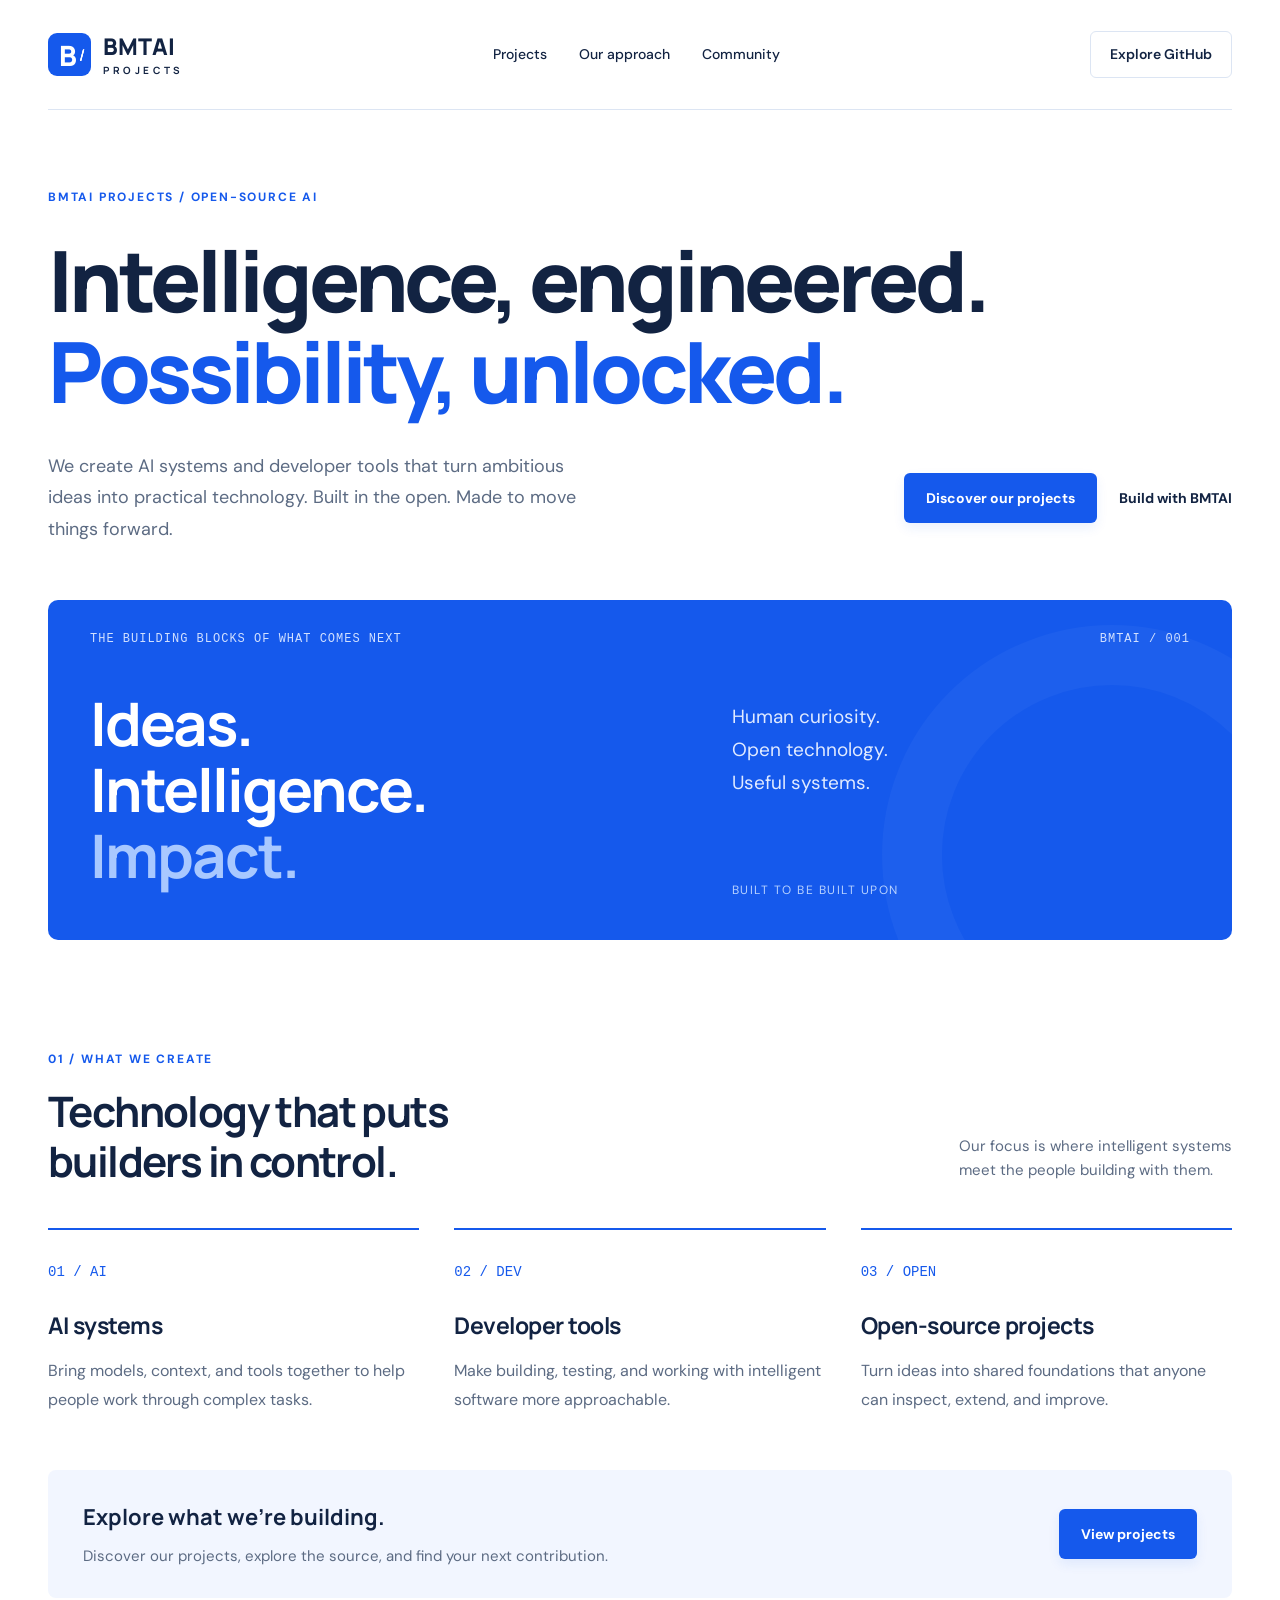
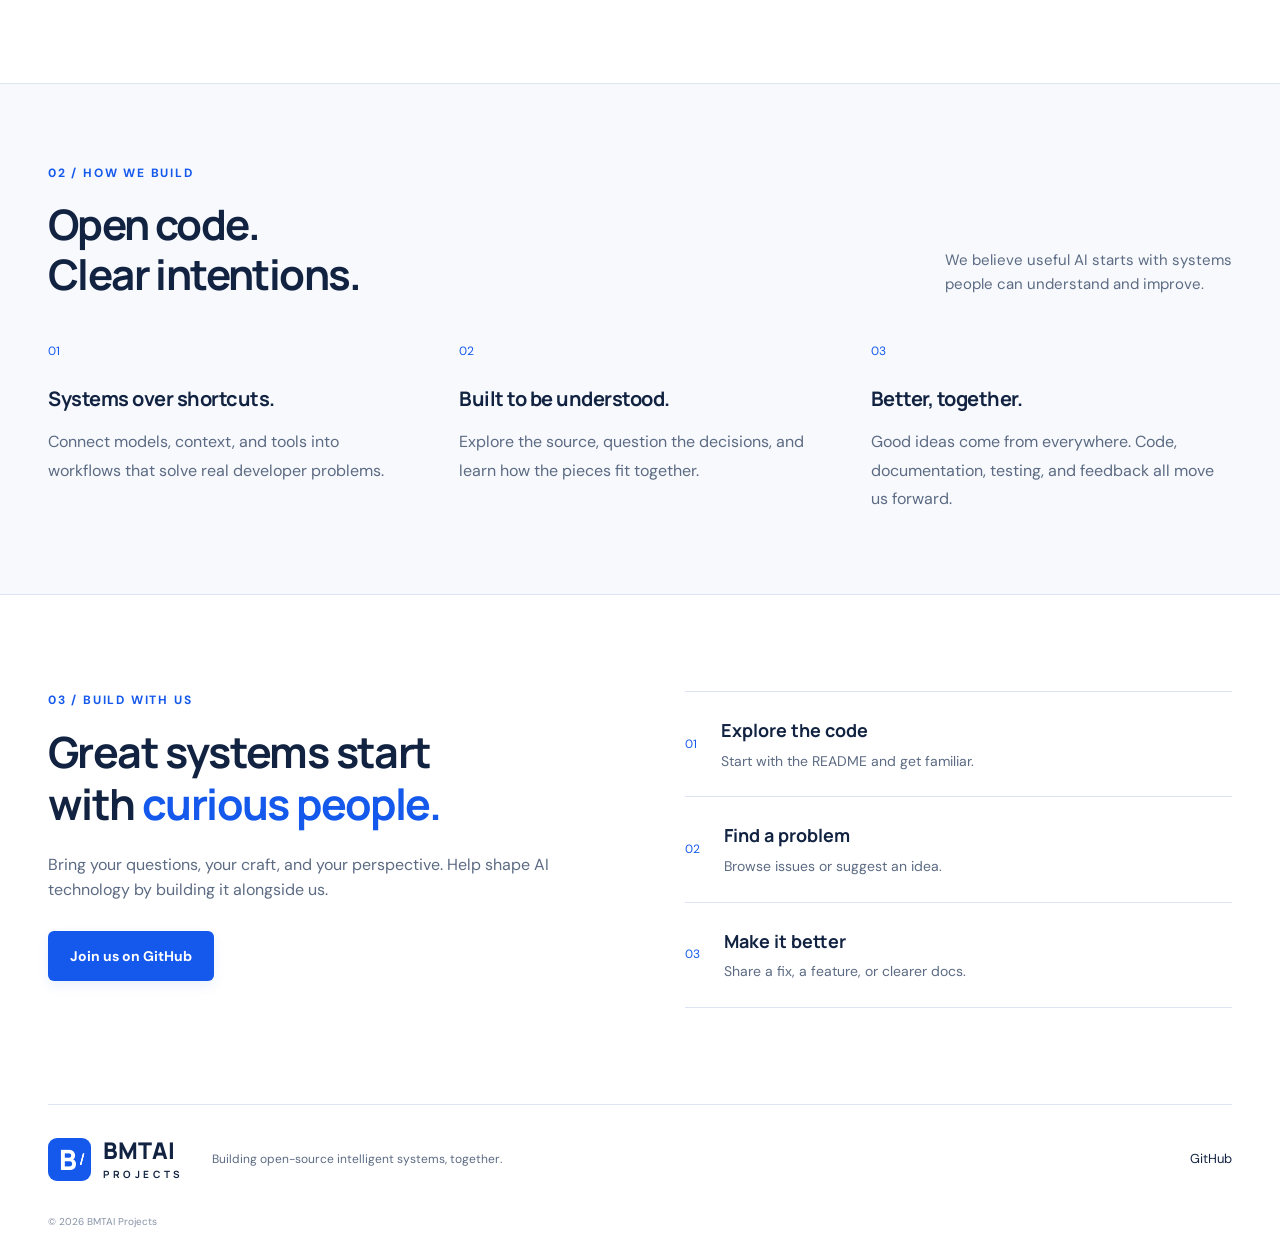
==== index.html @ 1eac85c7 "Initial commit: BMTAI website" ====
<!doctype html>
<html lang="en"><head><meta charset="utf-8"><meta name="viewport" content="width=device-width,initial-scale=1"><meta name="description" content="BMTAI Projects builds open-source AI systems and developer tools. Built openly, for people who build."><meta name="theme-color" content="#1559ec"><title>BMTAI Projects — Build intelligence, together.</title><link rel="icon" href="favicon.svg"><link rel="stylesheet" href="style.css"></head>
<body><header class="wrap"><a class="brand" href="/" aria-label="BMTAI home"><span class="mark">B<span>///</span></span><span>BMTAI<span class="brand-sub">PROJECTS</span></span></a><nav aria-label="Main navigation"><a href="/projects/">Projects</a><a href="/#approach">Our approach</a><a href="/#community">Community</a></nav><a class="nav-cta" href="https://github.com/bmtai-projects">Explore GitHub</a></header>
<main><section class="company-hero wrap"><div class="eyebrow">BMTAI PROJECTS / OPEN-SOURCE AI</div><h1>Intelligence, engineered.<br><em>Possibility, unlocked.</em></h1><div class="hero-bottom"><p>We create AI systems and developer tools that turn ambitious ideas into practical technology. Built in the open. Made to move things forward.</p><div class="actions"><a class="button primary" href="/projects/">Discover our projects</a><a class="text-link" href="/#community">Build with BMTAI</a></div></div><div class="brand-panel"><div class="panel-top"><span>THE BUILDING BLOCKS OF WHAT COMES NEXT</span><span>BMTAI / 001</span></div><div class="panel-title">Ideas.<br>Intelligence.<br><span>Impact.</span></div><div class="panel-bottom"><p>Human curiosity.<br>Open technology.<br>Useful systems.</p><span>BUILT TO BE BUILT UPON</span></div></div></section><section class="focus wrap"><div class="section-heading"><div><div class="eyebrow">01 / WHAT WE CREATE</div><h2>Technology that puts<br>builders in control.</h2></div><p>Our focus is where intelligent systems<br>meet the people building with them.</p></div><div class="focus-grid"><article><span class="focus-icon">01 / AI</span><h3>AI systems</h3><p>Bring models, context, and tools together to help people work through complex tasks.</p></article><article><span class="focus-icon">02 / DEV</span><h3>Developer tools</h3><p>Make building, testing, and working with intelligent software more approachable.</p></article><article><span class="focus-icon">03 / OPEN</span><h3>Open-source projects</h3><p>Turn ideas into shared foundations that anyone can inspect, extend, and improve.</p></article></div><div class="portfolio-callout"><div><h3>Explore what we're building.</h3><p>Discover our projects, explore the source, and find your next contribution.</p></div><a class="button primary" href="/projects/">View projects</a></div></section><section class="approach" id="approach"><div class="wrap"><div class="section-heading"><div><div class="eyebrow">02 / HOW WE BUILD</div><h2>Open code.<br>Clear intentions.</h2></div><p>We believe useful AI starts with systems<br>people can understand and improve.</p></div><div class="values"><article><span>01</span><h3>Systems over shortcuts.</h3><p>Connect models, context, and tools into workflows that solve real developer problems.</p></article><article><span>02</span><h3>Built to be understood.</h3><p>Explore the source, question the decisions, and learn how the pieces fit together.</p></article><article><span>03</span><h3>Better, together.</h3><p>Good ideas come from everywhere. Code, documentation, testing, and feedback all move us forward.</p></article></div></div></section>
<section class="community wrap" id="community"><div><div class="eyebrow">03 / BUILD WITH US</div><h2>Great systems start<br>with <em>curious people.</em></h2><p>Bring your questions, your craft, and your perspective. Help shape AI technology by building it alongside us.</p><a class="button primary" href="https://github.com/bmtai-projects">Join us on GitHub</a></div><div class="contribute"><a href="/projects/"><span>01</span><div><h3>Explore the code</h3><p>Start with the README and get familiar.</p></div></a><a href="https://github.com/bmtai-projects"><span>02</span><div><h3>Find a problem</h3><p>Browse issues or suggest an idea.</p></div></a><a href="https://github.com/bmtai-projects"><span>03</span><div><h3>Make it better</h3><p>Share a fix, a feature, or clearer docs.</p></div></a></div></section>
</main><footer class="wrap"><a class="brand" href="/"><span class="mark">B<span>///</span></span><span>BMTAI<span class="brand-sub">PROJECTS</span></span></a><p>Building open-source intelligent systems, together.</p><a href="https://github.com/bmtai-projects">GitHub</a><small>© <span id="year">2026</span> BMTAI Projects</small></footer><script>document.getElementById('year').textContent=new Date().getFullYear();</script></body></html>
---- style.css ----
@import url('https://fonts.googleapis.com/css2?family=DM+Sans:wght@400;500;600;700&family=Manrope:wght@400;500;600;700;800&display=swap');
:root{--blue:#1559ec;--ink:#122342;--muted:#5c6b83;--pale:#f2f6ff;--line:#dce5f3}*{box-sizing:border-box}html{scroll-behavior:smooth;scroll-padding-top:30px}body{margin:0;background:white;color:var(--ink);font-family:'DM Sans',Arial,sans-serif;font-size:16px;line-height:1.6}a{color:inherit;text-decoration:none}a:focus-visible{outline:3px solid #85b3ff;outline-offset:5px}button,a{-webkit-tap-highlight-color:transparent}.wrap{width:min(1200px,calc(100% - 96px));margin:auto}header{height:110px;display:flex;align-items:center;justify-content:space-between;border-bottom:1px solid var(--line)}.brand{display:flex;align-items:center;gap:12px;font-family:Manrope,Arial,sans-serif;font-size:23px;font-weight:800;line-height:1}.mark{background:var(--blue);color:white;width:43px;height:43px;display:flex;align-items:center;justify-content:center;border-radius:9px;font-size:28px;position:relative;overflow:hidden}.mark span{font-size:16px;margin-left:2px;letter-spacing:-4px;font-weight:400}.brand-sub{display:block;font-size:10px;letter-spacing:3.6px;margin-top:7px;font-weight:700}nav{display:flex;gap:32px;font-size:14px;font-weight:500}nav a:hover,.text-link:hover{color:var(--blue)}.nav-cta{font-size:14px;border:1px solid var(--line);padding:11px 19px;border-radius:6px;font-weight:600}.nav-cta span{margin-left:15px}.hero{padding:92px 0 86px;display:grid;grid-template-columns:1.1fr 1fr;gap:72px;align-items:center}.eyebrow{font-size:12px;font-weight:700;letter-spacing:1.8px;color:var(--blue);display:flex;align-items:center;gap:10px}.eyebrow>span{width:7px;height:7px;background:var(--blue);border-radius:50%}h1,h2,h3,p{margin:0}h1,h2,h3{font-family:Manrope,Arial,sans-serif}h1{font-size:clamp(44px,4.7vw,66px);line-height:1.13;letter-spacing:-3px;font-weight:800;margin:24px 0}em{font-style:normal;color:var(--blue)}.hero-copy>p{font-size:18px;max-width:470px;color:var(--muted);line-height:1.75}.actions{display:flex;align-items:center;gap:28px;margin-top:34px}.button{display:inline-flex;align-items:center;justify-content:center;border-radius:6px;padding:14px 22px;font-size:14px;font-weight:700;transition:background .2s,transform .2s}.primary{background:var(--blue);color:white;box-shadow:0 5px 12px #1559ec16}.primary:hover{background:#1044b7;transform:translateY(-2px)}.text-link{font-size:14px;font-weight:700}.text-link span{margin-left:10px}.hero-foot{margin-top:46px;display:flex;gap:22px;color:var(--muted);font-size:12px}.hero-foot span:before{content:'✓';color:var(--blue);margin-right:8px}.system{background:linear-gradient(145deg,#f5f8ff,#eaf1ff);border:1px solid #dde8fb;border-radius:14px;padding:24px 30px;position:relative;box-shadow:0 25px 70px #1947980c}.sys-top,.sys-bottom{display:flex;justify-content:space-between;font-family:monospace;color:#667da1;font-size:10px;letter-spacing:1px}.intent{display:flex;align-items:center;gap:14px;background:white;border:1px solid var(--line);border-radius:8px;margin:35px auto 0;width:82%;padding:16px}.node-icon{background:var(--pale);color:var(--blue);padding:7px;font-weight:700}.intent small{display:block;font-size:9px;color:#8290a8;letter-spacing:1px}.intent strong{font-size:15px}.plus{margin-left:auto;color:var(--blue)}.line{height:29px;width:1px;background:#9db9ed;margin:auto}.core{margin:auto;background:var(--blue);color:white;border-radius:10px;width:90%;padding:20px 24px;box-shadow:0 10px 20px #1559ec25}.core-head{display:flex;align-items:center;gap:10px}.core-head span{font-weight:800;border:1px solid #ffffff60;padding:1px 7px;border-radius:4px}.core-head small{font-size:9px;letter-spacing:1.5px;color:#c8dbff}.core h2{font-size:31px;letter-spacing:-1px;margin-top:12px}.core p{font-size:13px;color:#d5e3ff}.mini-nodes{display:flex;gap:8px;margin-top:18px}.mini-nodes span{border:1px solid #ffffff40;background:#ffffff10;flex:1;text-align:center;padding:7px;font-size:12px;border-radius:4px}.branches{width:74%;display:flex;justify-content:space-between;height:35px;margin:auto}.branches div{width:1px;background:#9db9ed}.outputs{display:flex;gap:10px}.outputs>span{flex:1;background:white;border:1px solid var(--line);border-radius:6px;text-align:center;padding:13px 5px;font-size:11px}.outputs b{display:block;font-size:18px;color:var(--blue);margin-bottom:4px}.sys-bottom{margin-top:28px;font-size:9px;letter-spacing:.5px}.principle-strip{border-block:1px solid var(--line)}.principle-strip>.wrap{display:flex;align-items:center;justify-content:space-between;padding:27px 0}.principle-strip span{font-size:12px;color:var(--muted);line-height:1.5}.principle-strip strong{color:var(--ink);font-size:14px}.principle-strip p{font-family:Manrope;font-weight:600;font-size:17px}.principle-strip i{font-style:normal;color:#b7c9e7}.work{padding:94px 0}.section-heading{display:flex;justify-content:space-between;align-items:end;gap:40px;margin-bottom:42px}h2{font-size:42px;line-height:1.2;letter-spacing:-1.6px;margin-top:16px}.section-heading>p{color:var(--muted);font-size:15px;max-width:350px;padding-bottom:4px}.project{border:1px solid var(--line);border-radius:12px;display:grid;grid-template-columns:1.15fr 1fr;overflow:hidden}.project-info{padding:40px}.project-meta{display:flex;gap:15px;color:var(--blue);font-size:10px;font-weight:700;letter-spacing:1.2px}.project-meta span+span{color:var(--muted)}.project h3{font-size:43px;letter-spacing:-1.5px;margin:21px 0 15px;display:flex;justify-content:space-between}.project h3>span{font-size:16px;color:#bdcbe0;font-weight:400;margin-top:15px}.project-info>p{color:var(--muted);font-size:16px;max-width:430px}.tags{display:flex;gap:7px;flex-wrap:wrap;margin:23px 0 30px}.tags span{font-size:10px;background:var(--pale);padding:5px 9px;border-radius:4px;color:#536e99}.project-note{background:var(--pale);padding:34px 40px;display:flex;flex-direction:column;justify-content:space-between;border-left:1px solid var(--line)}.large-symbol{font-family:monospace;font-size:90px;letter-spacing:-15px;color:#b1caff;line-height:1.2}.large-symbol span{color:var(--blue);font-size:72px;padding:0 13px}.project-note small{font-size:9px;color:var(--blue);letter-spacing:1.2px;font-weight:700}.project-note p{font-size:18px;margin:11px 0 23px;line-height:1.7}.project-note a{font-size:12px;color:var(--blue);font-weight:700}.project-note a span{margin-left:10px}.repo-link{display:flex;justify-content:space-between;margin-top:22px;font-size:13px;color:var(--muted)}.approach{background:#f7f9fd;border-block:1px solid var(--line);padding:80px 0}.values{display:grid;grid-template-columns:repeat(3,1fr);gap:50px}.values article>span{display:block;font-size:12px;color:var(--blue);margin-bottom:22px}.values h3{font-size:20px;letter-spacing:-.5px;margin-bottom:13px}.values p{font-size:14px;color:var(--muted);line-height:1.8}.community{display:grid;grid-template-columns:1fr 1fr;gap:90px;padding:96px 0}.community h2{font-size:43px}.community p{color:var(--muted);font-size:15px;margin:22px 0 28px}.contribute{align-self:center}.contribute a{display:flex;gap:24px;align-items:center;padding:24px 0;border-bottom:1px solid var(--line)}.contribute a:first-child{border-top:1px solid var(--line)}.contribute a>span{color:var(--blue);font-size:12px}.contribute h3{font-size:18px}.contribute p{font-size:13px;margin:5px 0 0}.contribute b{margin-left:auto;font-weight:400;color:var(--blue)}.contribute a:hover h3{color:var(--blue)}footer{padding:33px 0 26px;border-top:1px solid var(--line);display:grid;grid-template-columns:auto 1fr auto;align-items:center;gap:28px}footer p{font-size:12px;color:var(--muted)}footer>a:last-of-type{font-size:13px}footer small{font-size:10px;color:#8793a5;grid-column:1/-1;margin-top:5px}section[id]{scroll-margin-top:25px}@media(min-width:1600px){.hero{padding:115px 0}h1{font-size:70px}}@media(max-width:1000px){.wrap{width:calc(100% - 48px)}.hero{gap:30px;padding:65px 0}h1{font-size:49px;letter-spacing:-2px}.system{padding:20px}.values{gap:28px}.community{gap:45px}.project-info,.project-note{padding:30px}.tags{gap:5px}nav{gap:20px}}@media(max-width:720px){.wrap{width:calc(100% - 40px)}header{height:85px}.brand{font-size:20px}.mark{width:36px;height:36px;font-size:24px}.brand-sub{font-size:9px}nav{display:none}.nav-cta{font-size:12px;padding:9px 12px}.nav-cta span{margin-left:7px}.hero{grid-template-columns:1fr;padding:55px 0;gap:42px}h1{font-size:49px;letter-spacing:-2px}.hero-copy>p{font-size:17px}.hero-foot{margin-top:30px}.system{max-width:470px;width:100%;margin:auto;padding:24px}.principle-strip>.wrap{flex-wrap:wrap;gap:18px;padding:22px 0}.principle-strip span{width:100%}.principle-strip p{font-size:12px}.principle-strip i{font-size:12px}.work{padding:60px 0}.section-heading{display:block;margin-bottom:30px}h2,.community h2{font-size:35px}.section-heading>p{margin-top:20px}.project{grid-template-columns:1fr}.project-note{border-left:0;border-top:1px solid var(--line);gap:20px}.project-info{padding:27px}.project h3{font-size:38px}.repo-link{display:block}.repo-link a{display:inline-block;margin-top:12px}.approach{padding:55px 0}.values{grid-template-columns:1fr;gap:30px}.values article>span{margin-bottom:9px}.values h3{margin-bottom:7px}.community{grid-template-columns:1fr;padding:60px 0;gap:35px}footer{grid-template-columns:1fr auto;gap:22px}footer p{grid-column:1/-1;grid-row:2}footer small{margin:0}.eyebrow{font-size:10px}.actions{gap:20px}.button{padding:13px 18px}.hero-foot{font-size:11px;gap:16px}}@media(prefers-reduced-motion:reduce){html{scroll-behavior:auto}*{transition:none!important}}
/* Company identity and expandable project collection */
.company-hero{padding:78px 0 70px}.company-hero h1{font-size:clamp(46px,6.6vw,88px);line-height:1.07;letter-spacing:-4px;margin:28px 0 35px}.hero-bottom{display:flex;justify-content:space-between;align-items:center;gap:40px}.hero-bottom>p{max-width:535px;color:var(--muted);font-size:18px;line-height:1.75}.hero-bottom .actions{margin:0;flex-shrink:0;gap:22px}.brand-panel{margin-top:55px;padding:30px 42px;background:var(--blue);color:white;min-height:340px;display:grid;grid-template-columns:1.4fr 1fr;border-radius:10px;position:relative;overflow:hidden}.brand-panel:after{content:'';position:absolute;width:340px;height:340px;border:60px solid #ffffff09;border-radius:50%;right:-110px;top:25px;pointer-events:none}.panel-top{grid-column:1/-1;display:flex;justify-content:space-between;font-family:monospace;font-size:12px;letter-spacing:1px;color:#d1e0ff}.panel-title{font-family:Manrope,Arial,sans-serif;font-size:60px;font-weight:700;line-height:1.1;letter-spacing:-2px;margin:25px 0 8px}.panel-title span{color:#a8c8ff}.panel-bottom{display:flex;flex-direction:column;justify-content:space-between;padding:35px 0 10px;z-index:1}.panel-bottom p{font-size:19px;line-height:1.75;color:#e0eaff}.panel-bottom>span{font-size:12px;letter-spacing:1.5px;color:#b8d2ff}.focus{padding:40px 0 85px}.focus-grid{display:grid;grid-template-columns:repeat(3,1fr);gap:35px}.focus-grid article{padding:28px 0;border-top:2px solid var(--blue)}.focus-icon{font-family:monospace;color:var(--blue);font-size:14px}.focus-grid h3{font-size:23px;margin:23px 0 13px;letter-spacing:-.5px}.focus-grid p{font-size:16px;line-height:1.8;color:var(--muted)}.portfolio-callout{display:flex;align-items:center;justify-content:space-between;gap:30px;background:var(--pale);padding:30px 35px;border-radius:8px;margin-top:28px}.portfolio-callout h3{font-size:22px}.portfolio-callout p{font-size:15px;color:var(--muted);margin-top:8px}.projects-intro{padding:80px 0 55px}.projects-intro h1{font-size:72px;line-height:1.1}.intro-row{display:flex;justify-content:space-between;align-items:end;gap:30px}.intro-row p{font-size:18px;color:var(--muted);max-width:620px}.intro-row a{white-space:nowrap}.project-collection{padding:20px 0 80px}.collection-heading{display:flex;align-items:center;justify-content:space-between;border-top:1px solid var(--line);padding:25px 0 30px}.collection-heading h2{font-size:24px;letter-spacing:-.5px;margin:0}.collection-heading>span{font-size:12px;letter-spacing:1px;color:var(--muted)}.project-grid{display:grid;grid-template-columns:repeat(2,minmax(0,1fr));gap:28px}.project-card{border:1px solid var(--line);border-radius:10px;overflow:hidden;transition:box-shadow .2s,transform .2s}.project-card:hover{box-shadow:0 15px 35px #143a7310;transform:translateY(-3px)}.card-visual{background:linear-gradient(125deg,#124ccc,#246fff);height:225px;padding:25px 30px;display:flex;flex-direction:column;justify-content:space-between;color:white}.card-visual>span{font-family:Manrope,Arial,sans-serif;font-weight:800;font-size:115px;line-height:1.15;letter-spacing:-5px}.card-visual small{font-family:monospace;font-size:12px;letter-spacing:1px;color:#d4e4ff}.card-content{padding:29px 30px}.card-category{font-size:12px;color:var(--blue);font-weight:600}.card-content h3{font-size:32px;letter-spacing:-1px;margin:13px 0}.card-content>p{font-size:16px;line-height:1.8;color:var(--muted)}.card-content .tags{margin:20px 0 26px}.card-content .tags span{font-size:12px}.card-links{display:flex;align-items:center;justify-content:space-between;border-top:1px solid var(--line);padding-top:20px;gap:15px}.card-links>a{font-size:14px}.card-links>a:last-child{color:var(--muted)}.collection-footer{margin-top:35px;display:flex;align-items:center;justify-content:space-between;gap:20px}.collection-footer p{font-size:14px;color:var(--muted)}.project-invitation{background:var(--pale);padding:45px 50px;margin-bottom:70px;border-radius:10px}.project-invitation h2{font-size:38px}.project-invitation p{font-size:16px;color:var(--muted);margin:20px 0 26px}nav a[aria-current=page]{color:var(--blue)}.values p,.community p{font-size:16px}.contribute p,nav,.nav-cta,.hero-foot{font-size:14px}
@media(max-width:1000px){.hero-bottom{align-items:start;flex-direction:column;gap:25px}.company-hero h1{font-size:66px}.brand-panel{min-height:320px}.panel-title{font-size:53px}.focus-grid{gap:24px}.projects-intro h1{font-size:62px}}
@media(max-width:720px){.company-hero{padding:48px 0}.company-hero h1,.projects-intro h1{font-size:clamp(39px,9.7vw,58px);letter-spacing:-2px}.hero-bottom>p,.intro-row p{font-size:17px}.hero-bottom .actions{flex-wrap:wrap;gap:18px}.brand-panel{margin-top:35px;padding:23px;grid-template-columns:1fr;min-height:0}.panel-top{font-size:10px;gap:25px}.panel-top>span:last-child{display:none}.panel-title{font-size:48px;margin-top:28px}.panel-bottom{padding-top:24px;gap:25px}.panel-bottom p{font-size:17px}.focus{padding:15px 0 55px}.focus-grid{grid-template-columns:1fr;gap:7px}.focus-grid article{padding:22px 0}.focus-grid h3{margin-top:13px}.portfolio-callout{align-items:start;flex-direction:column;padding:25px;gap:20px}.projects-intro{padding:48px 0 35px}.intro-row{flex-direction:column;align-items:start;gap:20px}.project-grid{grid-template-columns:1fr}.collection-heading{gap:20px;align-items:start}.collection-heading>span{max-width:125px;font-size:10px}.collection-heading h2{font-size:22px}.card-content{padding:25px}.collection-footer{flex-direction:column;align-items:start}.project-invitation{padding:30px 25px;margin-bottom:45px}.project-invitation h2{font-size:30px}.project-collection{padding-bottom:45px}header{flex-wrap:wrap;height:auto;min-height:110px;padding:15px 0;gap:14px}nav{display:flex;order:3;width:100%;justify-content:space-between;font-size:14px;gap:10px}.brand-sub{font-size:10px}}
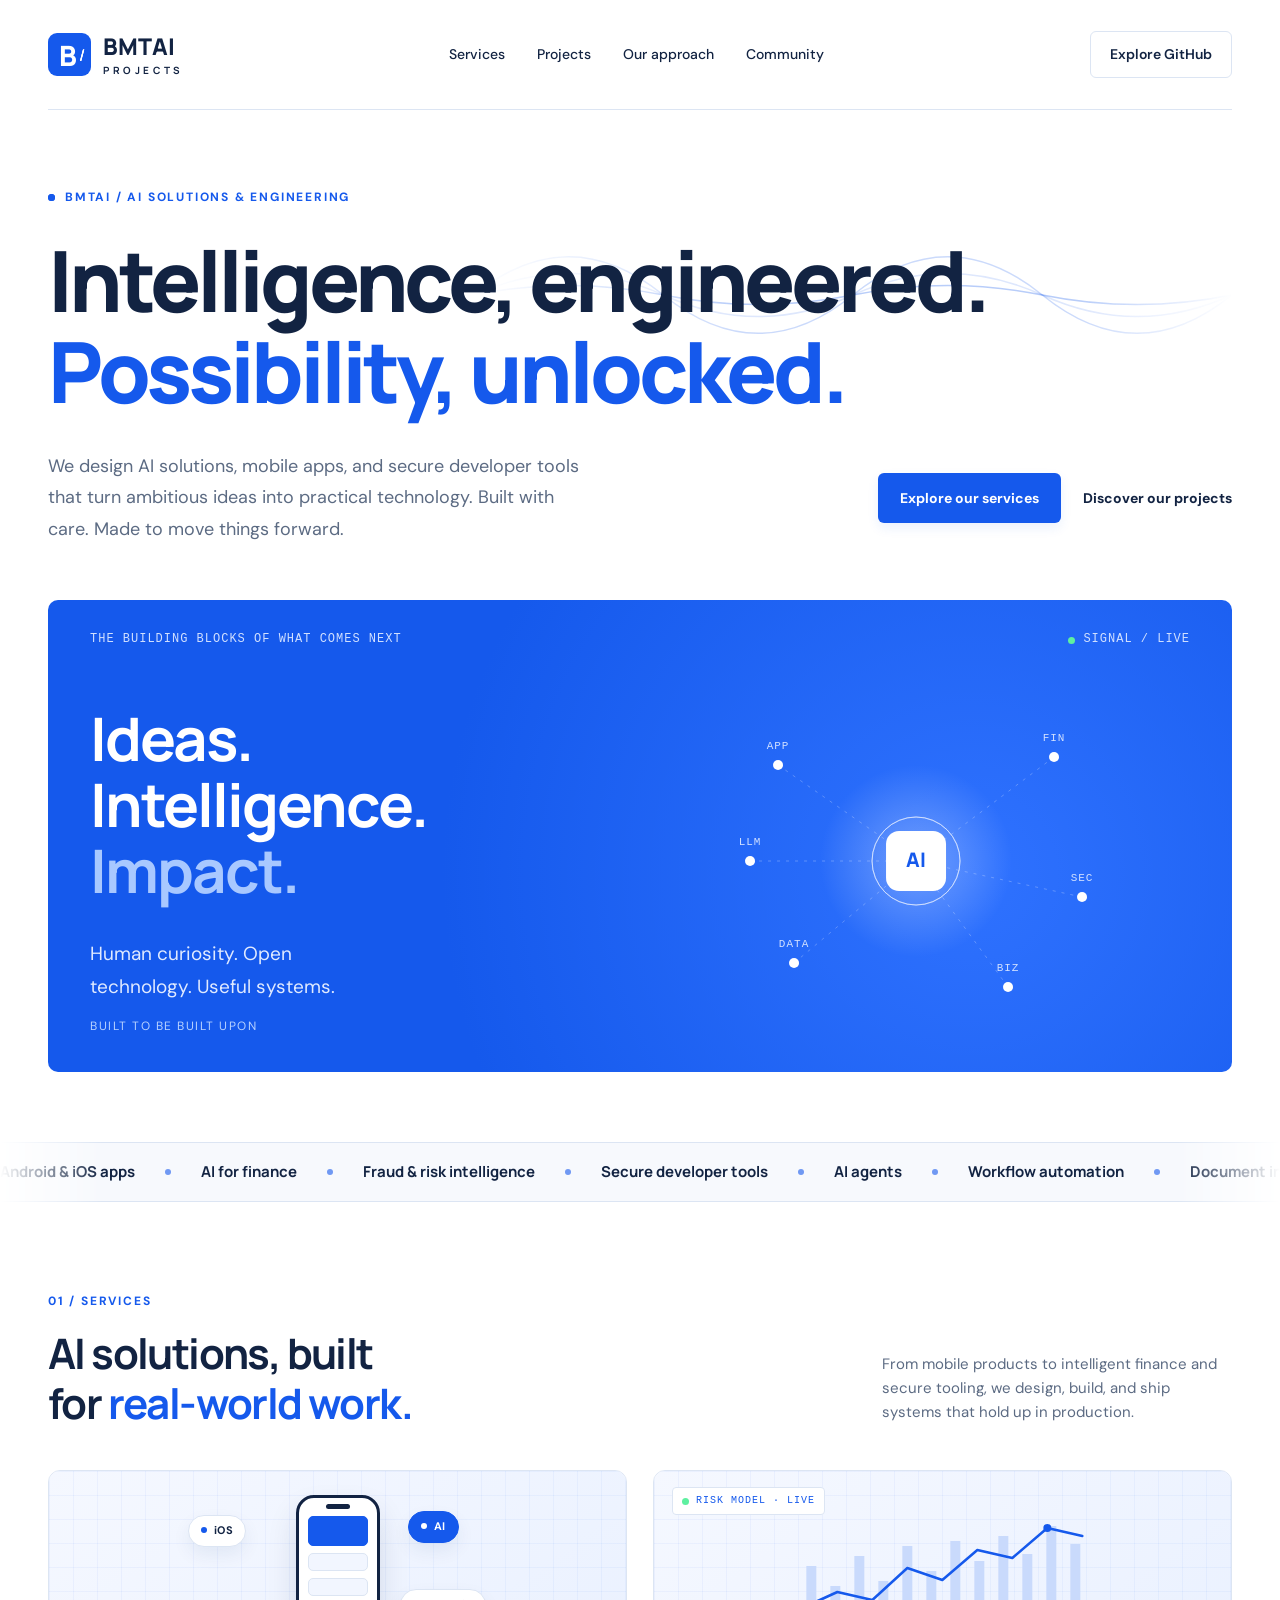
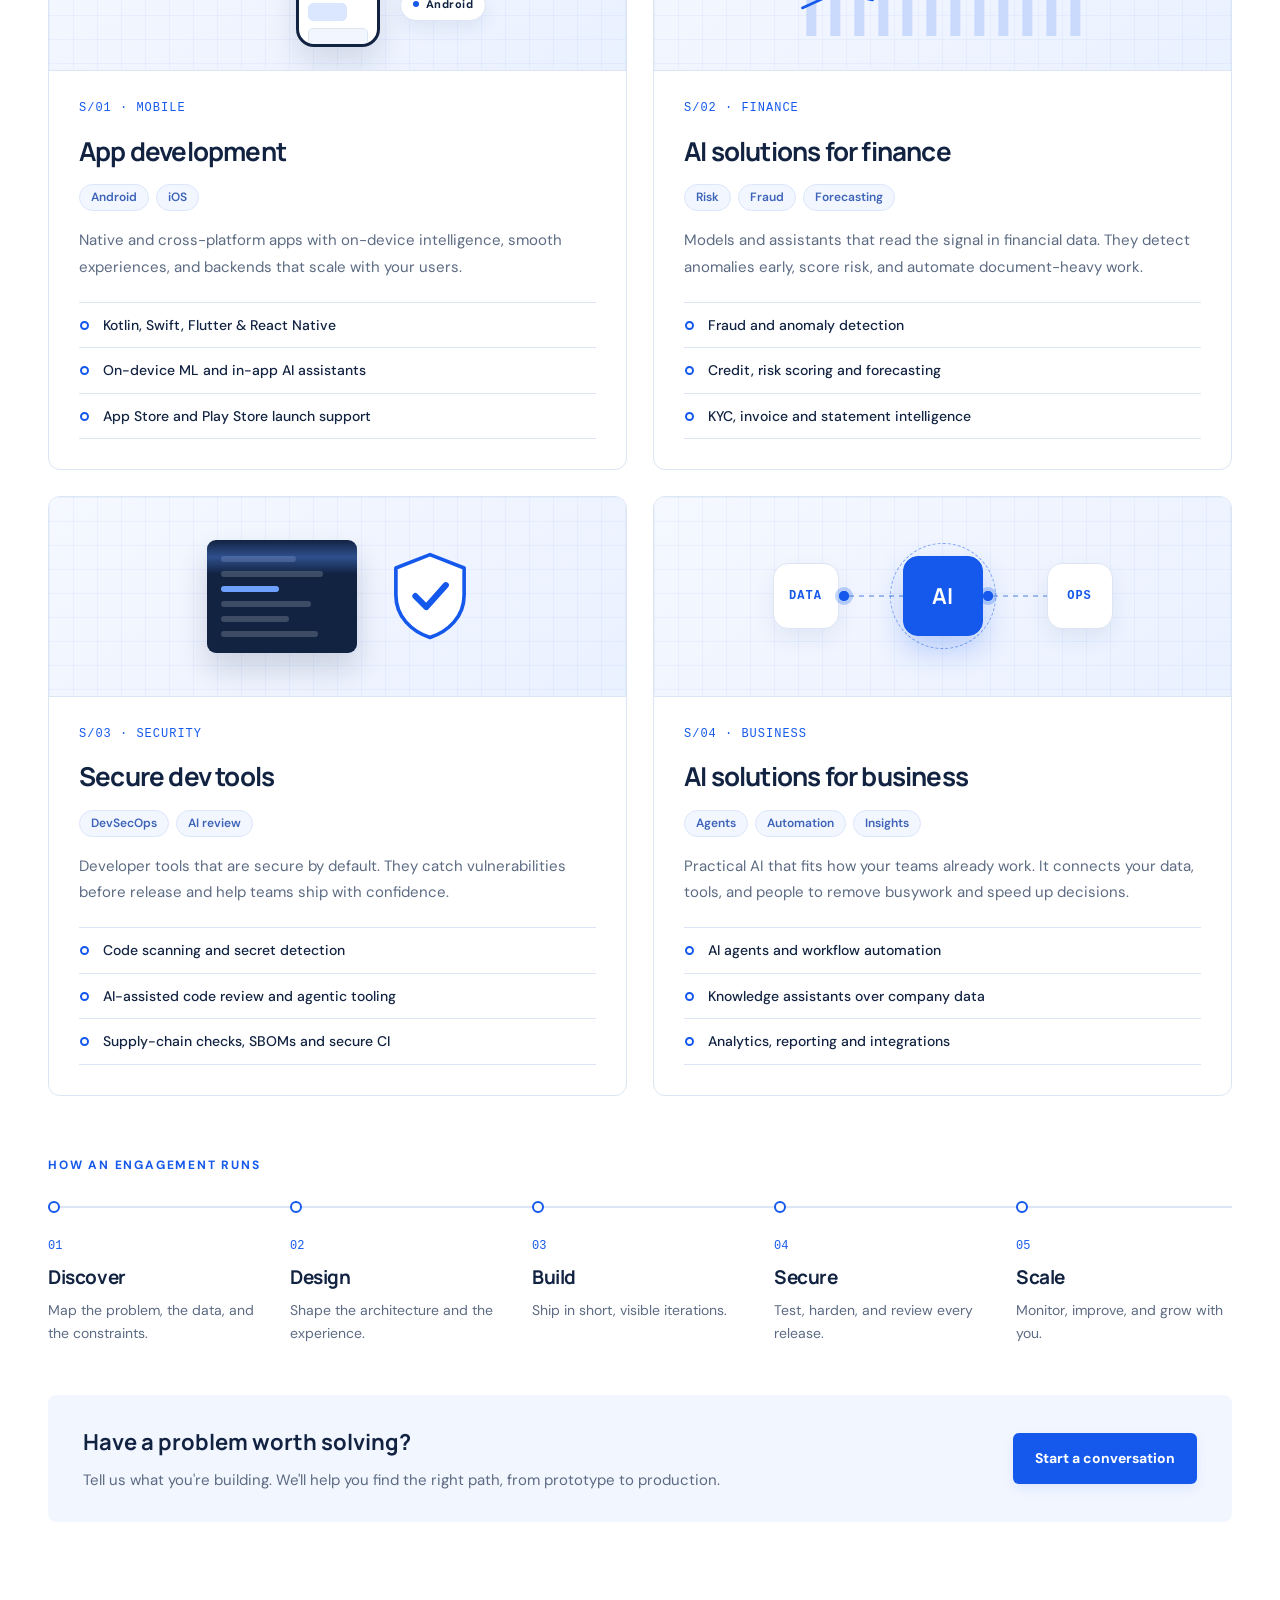
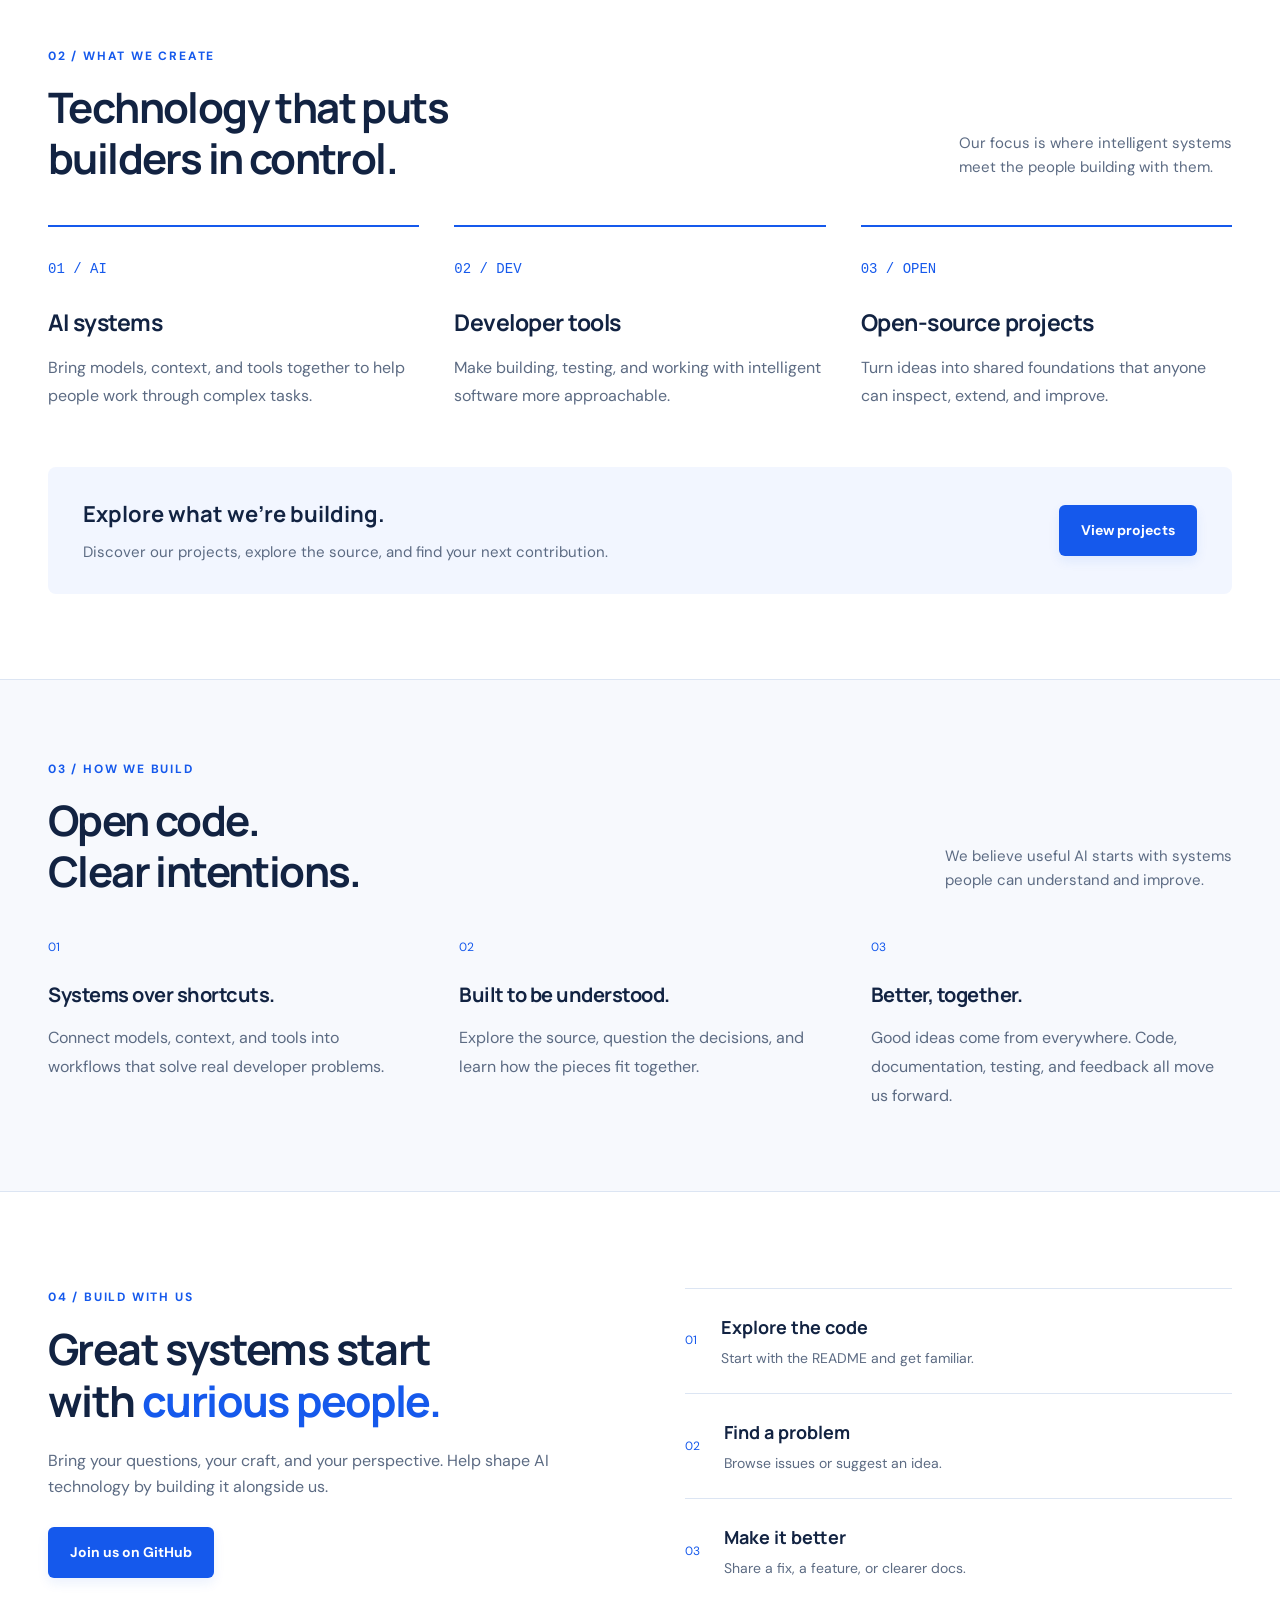
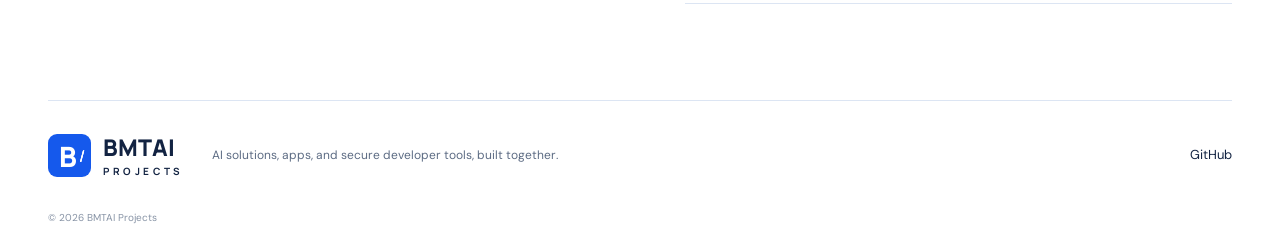
==== commit 9f014d39: "Redesign home page with services section and CSS signal animations Co-Authored-By: Claude Opus 5.5 <" ====
--- a/index.html
+++ b/index.html
@@ -1,6 +1,154 @@
 <!doctype html>
-<html lang="en"><head><meta charset="utf-8"><meta name="viewport" content="width=device-width,initial-scale=1"><meta name="description" content="BMTAI Projects builds open-source AI systems and developer tools. Built openly, for people who build."><meta name="theme-color" content="#1559ec"><title>BMTAI Projects — Build intelligence, together.</title><link rel="icon" href="favicon.svg"><link rel="stylesheet" href="style.css"></head>
-<body><header class="wrap"><a class="brand" href="/" aria-label="BMTAI home"><span class="mark">B<span>///</span></span><span>BMTAI<span class="brand-sub">PROJECTS</span></span></a><nav aria-label="Main navigation"><a href="/projects/">Projects</a><a href="/#approach">Our approach</a><a href="/#community">Community</a></nav><a class="nav-cta" href="https://github.com/bmtai-projects">Explore GitHub</a></header>
-<main><section class="company-hero wrap"><div class="eyebrow">BMTAI PROJECTS / OPEN-SOURCE AI</div><h1>Intelligence, engineered.<br><em>Possibility, unlocked.</em></h1><div class="hero-bottom"><p>We create AI systems and developer tools that turn ambitious ideas into practical technology. Built in the open. Made to move things forward.</p><div class="actions"><a class="button primary" href="/projects/">Discover our projects</a><a class="text-link" href="/#community">Build with BMTAI</a></div></div><div class="brand-panel"><div class="panel-top"><span>THE BUILDING BLOCKS OF WHAT COMES NEXT</span><span>BMTAI / 001</span></div><div class="panel-title">Ideas.<br>Intelligence.<br><span>Impact.</span></div><div class="panel-bottom"><p>Human curiosity.<br>Open technology.<br>Useful systems.</p><span>BUILT TO BE BUILT UPON</span></div></div></section><section class="focus wrap"><div class="section-heading"><div><div class="eyebrow">01 / WHAT WE CREATE</div><h2>Technology that puts<br>builders in control.</h2></div><p>Our focus is where intelligent systems<br>meet the people building with them.</p></div><div class="focus-grid"><article><span class="focus-icon">01 / AI</span><h3>AI systems</h3><p>Bring models, context, and tools together to help people work through complex tasks.</p></article><article><span class="focus-icon">02 / DEV</span><h3>Developer tools</h3><p>Make building, testing, and working with intelligent software more approachable.</p></article><article><span class="focus-icon">03 / OPEN</span><h3>Open-source projects</h3><p>Turn ideas into shared foundations that anyone can inspect, extend, and improve.</p></article></div><div class="portfolio-callout"><div><h3>Explore what we're building.</h3><p>Discover our projects, explore the source, and find your next contribution.</p></div><a class="button primary" href="/projects/">View projects</a></div></section><section class="approach" id="approach"><div class="wrap"><div class="section-heading"><div><div class="eyebrow">02 / HOW WE BUILD</div><h2>Open code.<br>Clear intentions.</h2></div><p>We believe useful AI starts with systems<br>people can understand and improve.</p></div><div class="values"><article><span>01</span><h3>Systems over shortcuts.</h3><p>Connect models, context, and tools into workflows that solve real developer problems.</p></article><article><span>02</span><h3>Built to be understood.</h3><p>Explore the source, question the decisions, and learn how the pieces fit together.</p></article><article><span>03</span><h3>Better, together.</h3><p>Good ideas come from everywhere. Code, documentation, testing, and feedback all move us forward.</p></article></div></div></section>
-<section class="community wrap" id="community"><div><div class="eyebrow">03 / BUILD WITH US</div><h2>Great systems start<br>with <em>curious people.</em></h2><p>Bring your questions, your craft, and your perspective. Help shape AI technology by building it alongside us.</p><a class="button primary" href="https://github.com/bmtai-projects">Join us on GitHub</a></div><div class="contribute"><a href="/projects/"><span>01</span><div><h3>Explore the code</h3><p>Start with the README and get familiar.</p></div></a><a href="https://github.com/bmtai-projects"><span>02</span><div><h3>Find a problem</h3><p>Browse issues or suggest an idea.</p></div></a><a href="https://github.com/bmtai-projects"><span>03</span><div><h3>Make it better</h3><p>Share a fix, a feature, or clearer docs.</p></div></a></div></section>
-</main><footer class="wrap"><a class="brand" href="/"><span class="mark">B<span>///</span></span><span>BMTAI<span class="brand-sub">PROJECTS</span></span></a><p>Building open-source intelligent systems, together.</p><a href="https://github.com/bmtai-projects">GitHub</a><small>© <span id="year">2026</span> BMTAI Projects</small></footer><script>document.getElementById('year').textContent=new Date().getFullYear();</script></body></html>
+<html lang="en"><head><meta charset="utf-8"><meta name="viewport" content="width=device-width,initial-scale=1"><meta name="description" content="BMTAI builds AI solutions for finance and business, Android and iOS apps, and secure developer tools. Built openly, for people who build."><meta name="theme-color" content="#1559ec"><title>BMTAI Projects — Build intelligence, together.</title><link rel="icon" href="favicon.svg"><link rel="stylesheet" href="style.css"></head>
+<body><header class="wrap"><a class="brand" href="/" aria-label="BMTAI home"><span class="mark">B<span>///</span></span><span>BMTAI<span class="brand-sub">PROJECTS</span></span></a><nav aria-label="Main navigation"><a href="/#services">Services</a><a href="/projects/">Projects</a><a href="/#approach">Our approach</a><a href="/#community">Community</a></nav><a class="nav-cta" href="https://github.com/bmtai-projects">Explore GitHub</a></header>
+<main>
+
+<!-- Hero -->
+<section class="company-hero wrap">
+  <svg class="hero-waves" viewBox="0 0 600 240" preserveAspectRatio="none" aria-hidden="true">
+    <path class="w1" d="M0 120 Q75 40 150 120 T300 120 T450 120 T600 120 T750 120 T900 120"/>
+    <path class="w2" d="M0 120 Q75 75 150 120 T300 120 T450 120 T600 120 T750 120 T900 120"/>
+    <path class="w3" d="M0 120 Q75 100 150 120 T300 120 T450 120 T600 120 T750 120 T900 120"/>
+  </svg>
+  <div class="eyebrow"><span class="pulse"></span>BMTAI / AI SOLUTIONS &amp; ENGINEERING</div>
+  <h1>Intelligence, engineered.<br><em>Possibility, unlocked.</em></h1>
+  <div class="hero-bottom"><p>We design AI solutions, mobile apps, and secure developer tools that turn ambitious ideas into practical technology. Built with care. Made to move things forward.</p><div class="actions"><a class="button primary" href="/#services">Explore our services</a><a class="text-link" href="/projects/">Discover our projects</a></div></div>
+  <div class="brand-panel">
+    <div class="panel-top"><span>THE BUILDING BLOCKS OF WHAT COMES NEXT</span><span class="live"><i></i>SIGNAL / LIVE</span></div>
+    <div class="panel-copy">
+      <div class="panel-title">Ideas.<br>Intelligence.<br><span>Impact.</span></div>
+      <div class="panel-bottom"><p>Human curiosity. Open technology. Useful systems.</p><span>BUILT TO BE BUILT UPON</span></div>
+    </div>
+    <div class="signal-map" aria-hidden="true">
+      <svg viewBox="0 0 400 320">
+        <defs><radialGradient id="core-glow"><stop offset="0" stop-color="#fff" stop-opacity=".32"/><stop offset="1" stop-color="#fff" stop-opacity="0"/></radialGradient></defs>
+        <g class="rings"><circle cx="200" cy="160" r="44"/><circle cx="200" cy="160" r="44"/><circle cx="200" cy="160" r="44"/></g>
+        <g class="links"><path d="M62 64L200 160"/><path d="M338 56L200 160"/><path d="M366 196L200 160"/><path d="M292 286L200 160"/><path d="M78 262L200 160"/><path d="M34 160L200 160"/></g>
+        <g class="packets">
+          <path pathLength="100" d="M62 64L200 160" style="--d:0s"/>
+          <path pathLength="100" d="M338 56L200 160" style="--d:-.7s"/>
+          <path pathLength="100" d="M366 196L200 160" style="--d:-1.4s"/>
+          <path pathLength="100" d="M292 286L200 160" style="--d:-2.1s"/>
+          <path pathLength="100" d="M78 262L200 160" style="--d:-.35s"/>
+          <path pathLength="100" d="M34 160L200 160" style="--d:-1.75s"/>
+          <path class="out" pathLength="100" d="M200 160L338 56" style="--d:-1s"/>
+          <path class="out" pathLength="100" d="M200 160L78 262" style="--d:-2.4s"/>
+          <path class="out" pathLength="100" d="M200 160L292 286" style="--d:-.2s"/>
+        </g>
+        <circle cx="200" cy="160" r="96" fill="url(#core-glow)"/>
+        <g class="nodes">
+          <g style="--d:0s"><circle cx="62" cy="64" r="5"/><text x="62" y="48">APP</text></g>
+          <g style="--d:.5s"><circle cx="338" cy="56" r="5"/><text x="338" y="40">FIN</text></g>
+          <g style="--d:1s"><circle cx="366" cy="196" r="5"/><text x="366" y="180">SEC</text></g>
+          <g style="--d:1.5s"><circle cx="292" cy="286" r="5"/><text x="292" y="270">BIZ</text></g>
+          <g style="--d:2s"><circle cx="78" cy="262" r="5"/><text x="78" y="246">DATA</text></g>
+          <g style="--d:2.5s"><circle cx="34" cy="160" r="5"/><text x="34" y="144">LLM</text></g>
+        </g>
+        <g class="hub"><rect x="170" y="130" width="60" height="60" rx="13"/><text x="200" y="166">AI</text></g>
+      </svg>
+    </div>
+  </div>
+</section>
+
+<!-- Capability ticker -->
+<div class="ticker" aria-label="Capabilities"><div class="ticker-track">
+  <ul><li>Android &amp; iOS apps</li><li>AI for finance</li><li>Fraud &amp; risk intelligence</li><li>Secure developer tools</li><li>AI agents</li><li>Workflow automation</li><li>Document intelligence</li><li>Open source</li></ul>
+  <ul aria-hidden="true"><li>Android &amp; iOS apps</li><li>AI for finance</li><li>Fraud &amp; risk intelligence</li><li>Secure developer tools</li><li>AI agents</li><li>Workflow automation</li><li>Document intelligence</li><li>Open source</li></ul>
+</div></div>
+
+<!-- Services -->
+<section class="services wrap" id="services">
+  <div class="section-heading"><div><div class="eyebrow">01 / SERVICES</div><h2>AI solutions, built<br>for <em>real-world work.</em></h2></div><p>From mobile products to intelligent finance and secure tooling, we design, build, and ship systems that hold up in production.</p></div>
+  <div class="service-grid">
+
+    <article class="service reveal">
+      <div class="svc-visual v-app" aria-hidden="true">
+        <div class="phone"><i class="notch"></i><div class="feed"><span></span><span></span><span></span><span></span><span></span><span></span><span></span><span></span><span></span><span></span></div></div>
+        <span class="float-chip c1">iOS</span><span class="float-chip c2">Android</span><span class="float-chip c3">AI</span>
+      </div>
+      <div class="svc-body">
+        <span class="svc-tag">S/01 · MOBILE</span>
+        <h3>App development</h3>
+        <div class="svc-chips"><span>Android</span><span>iOS</span></div>
+        <p>Native and cross-platform apps with on-device intelligence, smooth experiences, and backends that scale with your users.</p>
+        <ul><li>Kotlin, Swift, Flutter &amp; React Native</li><li>On-device ML and in-app AI assistants</li><li>App Store and Play Store launch support</li></ul>
+      </div>
+    </article>
+
+    <article class="service reveal">
+      <div class="svc-visual v-fin" aria-hidden="true">
+        <svg viewBox="0 0 300 150">
+          <g class="fin-bars"><rect x="14" y="70" width="10" height="70" style="--i:0"/><rect x="38" y="90" width="10" height="50" style="--i:1"/><rect x="62" y="60" width="10" height="80" style="--i:2"/><rect x="86" y="85" width="10" height="55" style="--i:3"/><rect x="110" y="50" width="10" height="90" style="--i:4"/><rect x="134" y="75" width="10" height="65" style="--i:5"/><rect x="158" y="45" width="10" height="95" style="--i:6"/><rect x="182" y="65" width="10" height="75" style="--i:7"/><rect x="206" y="40" width="10" height="100" style="--i:8"/><rect x="230" y="58" width="10" height="82" style="--i:9"/><rect x="254" y="30" width="10" height="110" style="--i:10"/><rect x="278" y="48" width="10" height="92" style="--i:11"/></g>
+          <path class="fin-line" pathLength="100" d="M10 112L45 96L80 104L115 72L150 84L185 54L220 62L255 32L290 40"/>
+          <path class="fin-pulse" pathLength="100" d="M10 112L45 96L80 104L115 72L150 84L185 54L220 62L255 32L290 40"/>
+          <circle class="fin-ping" cx="255" cy="32" r="5"/><circle class="fin-dot" cx="255" cy="32" r="4"/>
+        </svg>
+        <span class="fin-badge"><i></i>RISK MODEL · LIVE</span>
+      </div>
+      <div class="svc-body">
+        <span class="svc-tag">S/02 · FINANCE</span>
+        <h3>AI solutions for finance</h3>
+        <div class="svc-chips"><span>Risk</span><span>Fraud</span><span>Forecasting</span></div>
+        <p>Models and assistants that read the signal in financial data. They detect anomalies early, score risk, and automate document-heavy work.</p>
+        <ul><li>Fraud and anomaly detection</li><li>Credit, risk scoring and forecasting</li><li>KYC, invoice and statement intelligence</li></ul>
+      </div>
+    </article>
+
+    <article class="service reveal">
+      <div class="svc-visual v-sec" aria-hidden="true">
+        <div class="code"><span style="width:62%"></span><span style="width:84%"></span><span class="hl" style="width:48%"></span><span style="width:74%"></span><span style="width:56%"></span><span style="width:80%"></span><i class="beam"></i></div>
+        <div class="shield"><svg viewBox="0 0 64 74"><path class="shield-body" d="M32 3L60 14V36C60 54 47 66 32 71C17 66 4 54 4 36V14Z"/><path class="tick" pathLength="100" d="M20 37L29 46L45 28"/></svg></div>
+      </div>
+      <div class="svc-body">
+        <span class="svc-tag">S/03 · SECURITY</span>
+        <h3>Secure dev tools</h3>
+        <div class="svc-chips"><span>DevSecOps</span><span>AI review</span></div>
+        <p>Developer tools that are secure by default. They catch vulnerabilities before release and help teams ship with confidence.</p>
+        <ul><li>Code scanning and secret detection</li><li>AI-assisted code review and agentic tooling</li><li>Supply-chain checks, SBOMs and secure CI</li></ul>
+      </div>
+    </article>
+
+    <article class="service reveal">
+      <div class="svc-visual v-biz" aria-hidden="true">
+        <div class="flow">
+          <div class="fnode"><b>DATA</b></div>
+          <div class="flink"><i></i><i></i></div>
+          <div class="fnode hub"><b>AI</b></div>
+          <div class="flink"><i></i><i></i></div>
+          <div class="fnode"><b>OPS</b></div>
+        </div>
+      </div>
+      <div class="svc-body">
+        <span class="svc-tag">S/04 · BUSINESS</span>
+        <h3>AI solutions for business</h3>
+        <div class="svc-chips"><span>Agents</span><span>Automation</span><span>Insights</span></div>
+        <p>Practical AI that fits how your teams already work. It connects your data, tools, and people to remove busywork and speed up decisions.</p>
+        <ul><li>AI agents and workflow automation</li><li>Knowledge assistants over company data</li><li>Analytics, reporting and integrations</li></ul>
+      </div>
+    </article>
+
+  </div>
+
+  <div class="process">
+    <div class="eyebrow">HOW AN ENGAGEMENT RUNS</div>
+    <ol>
+      <li><span>01</span><h3>Discover</h3><p>Map the problem, the data, and the constraints.</p></li>
+      <li><span>02</span><h3>Design</h3><p>Shape the architecture and the experience.</p></li>
+      <li><span>03</span><h3>Build</h3><p>Ship in short, visible iterations.</p></li>
+      <li><span>04</span><h3>Secure</h3><p>Test, harden, and review every release.</p></li>
+      <li><span>05</span><h3>Scale</h3><p>Monitor, improve, and grow with you.</p></li>
+    </ol>
+  </div>
+
+  <div class="portfolio-callout service-callout"><div><h3>Have a problem worth solving?</h3><p>Tell us what you're building. We'll help you find the right path, from prototype to production.</p></div><a class="button primary" href="https://github.com/bmtai-projects">Start a conversation</a></div>
+</section>
+
+<!-- What we create -->
+<section class="focus wrap"><div class="section-heading"><div><div class="eyebrow">02 / WHAT WE CREATE</div><h2>Technology that puts<br>builders in control.</h2></div><p>Our focus is where intelligent systems<br>meet the people building with them.</p></div><div class="focus-grid"><article class="reveal"><span class="focus-icon">01 / AI</span><h3>AI systems</h3><p>Bring models, context, and tools together to help people work through complex tasks.</p></article><article class="reveal"><span class="focus-icon">02 / DEV</span><h3>Developer tools</h3><p>Make building, testing, and working with intelligent software more approachable.</p></article><article class="reveal"><span class="focus-icon">03 / OPEN</span><h3>Open-source projects</h3><p>Turn ideas into shared foundations that anyone can inspect, extend, and improve.</p></article></div><div class="portfolio-callout"><div><h3>Explore what we're building.</h3><p>Discover our projects, explore the source, and find your next contribution.</p></div><a class="button primary" href="/projects/">View projects</a></div></section>
+
+<!-- Approach -->
+<section class="approach" id="approach"><div class="wrap"><div class="section-heading"><div><div class="eyebrow">03 / HOW WE BUILD</div><h2>Open code.<br>Clear intentions.</h2></div><p>We believe useful AI starts with systems<br>people can understand and improve.</p></div><div class="values"><article class="reveal"><span>01</span><h3>Systems over shortcuts.</h3><p>Connect models, context, and tools into workflows that solve real developer problems.</p></article><article class="reveal"><span>02</span><h3>Built to be understood.</h3><p>Explore the source, question the decisions, and learn how the pieces fit together.</p></article><article class="reveal"><span>03</span><h3>Better, together.</h3><p>Good ideas come from everywhere. Code, documentation, testing, and feedback all move us forward.</p></article></div></div></section>
+
+<!-- Community -->
+<section class="community wrap" id="community"><div><div class="eyebrow">04 / BUILD WITH US</div><h2>Great systems start<br>with <em>curious people.</em></h2><p>Bring your questions, your craft, and your perspective. Help shape AI technology by building it alongside us.</p><a class="button primary" href="https://github.com/bmtai-projects">Join us on GitHub</a></div><div class="contribute"><a href="/projects/"><span>01</span><div><h3>Explore the code</h3><p>Start with the README and get familiar.</p></div></a><a href="https://github.com/bmtai-projects"><span>02</span><div><h3>Find a problem</h3><p>Browse issues or suggest an idea.</p></div></a><a href="https://github.com/bmtai-projects"><span>03</span><div><h3>Make it better</h3><p>Share a fix, a feature, or clearer docs.</p></div></a></div></section>
+</main><footer class="wrap"><a class="brand" href="/"><span class="mark">B<span>///</span></span><span>BMTAI<span class="brand-sub">PROJECTS</span></span></a><p>AI solutions, apps, and secure developer tools, built together.</p><a href="https://github.com/bmtai-projects">GitHub</a><small>© <span id="year">2026</span> BMTAI Projects</small></footer><script>document.getElementById('year').textContent=new Date().getFullYear();</script></body></html>
--- a/style.css
+++ b/style.css
@@ -1,6 +1,153 @@
 @import url('https://fonts.googleapis.com/css2?family=DM+Sans:wght@400;500;600;700&family=Manrope:wght@400;500;600;700;800&display=swap');
 :root{--blue:#1559ec;--ink:#122342;--muted:#5c6b83;--pale:#f2f6ff;--line:#dce5f3}*{box-sizing:border-box}html{scroll-behavior:smooth;scroll-padding-top:30px}body{margin:0;background:white;color:var(--ink);font-family:'DM Sans',Arial,sans-serif;font-size:16px;line-height:1.6}a{color:inherit;text-decoration:none}a:focus-visible{outline:3px solid #85b3ff;outline-offset:5px}button,a{-webkit-tap-highlight-color:transparent}.wrap{width:min(1200px,calc(100% - 96px));margin:auto}header{height:110px;display:flex;align-items:center;justify-content:space-between;border-bottom:1px solid var(--line)}.brand{display:flex;align-items:center;gap:12px;font-family:Manrope,Arial,sans-serif;font-size:23px;font-weight:800;line-height:1}.mark{background:var(--blue);color:white;width:43px;height:43px;display:flex;align-items:center;justify-content:center;border-radius:9px;font-size:28px;position:relative;overflow:hidden}.mark span{font-size:16px;margin-left:2px;letter-spacing:-4px;font-weight:400}.brand-sub{display:block;font-size:10px;letter-spacing:3.6px;margin-top:7px;font-weight:700}nav{display:flex;gap:32px;font-size:14px;font-weight:500}nav a:hover,.text-link:hover{color:var(--blue)}.nav-cta{font-size:14px;border:1px solid var(--line);padding:11px 19px;border-radius:6px;font-weight:600}.nav-cta span{margin-left:15px}.hero{padding:92px 0 86px;display:grid;grid-template-columns:1.1fr 1fr;gap:72px;align-items:center}.eyebrow{font-size:12px;font-weight:700;letter-spacing:1.8px;color:var(--blue);display:flex;align-items:center;gap:10px}.eyebrow>span{width:7px;height:7px;background:var(--blue);border-radius:50%}h1,h2,h3,p{margin:0}h1,h2,h3{font-family:Manrope,Arial,sans-serif}h1{font-size:clamp(44px,4.7vw,66px);line-height:1.13;letter-spacing:-3px;font-weight:800;margin:24px 0}em{font-style:normal;color:var(--blue)}.hero-copy>p{font-size:18px;max-width:470px;color:var(--muted);line-height:1.75}.actions{display:flex;align-items:center;gap:28px;margin-top:34px}.button{display:inline-flex;align-items:center;justify-content:center;border-radius:6px;padding:14px 22px;font-size:14px;font-weight:700;transition:background .2s,transform .2s}.primary{background:var(--blue);color:white;box-shadow:0 5px 12px #1559ec16}.primary:hover{background:#1044b7;transform:translateY(-2px)}.text-link{font-size:14px;font-weight:700}.text-link span{margin-left:10px}.hero-foot{margin-top:46px;display:flex;gap:22px;color:var(--muted);font-size:12px}.hero-foot span:before{content:'✓';color:var(--blue);margin-right:8px}.system{background:linear-gradient(145deg,#f5f8ff,#eaf1ff);border:1px solid #dde8fb;border-radius:14px;padding:24px 30px;position:relative;box-shadow:0 25px 70px #1947980c}.sys-top,.sys-bottom{display:flex;justify-content:space-between;font-family:monospace;color:#667da1;font-size:10px;letter-spacing:1px}.intent{display:flex;align-items:center;gap:14px;background:white;border:1px solid var(--line);border-radius:8px;margin:35px auto 0;width:82%;padding:16px}.node-icon{background:var(--pale);color:var(--blue);padding:7px;font-weight:700}.intent small{display:block;font-size:9px;color:#8290a8;letter-spacing:1px}.intent strong{font-size:15px}.plus{margin-left:auto;color:var(--blue)}.line{height:29px;width:1px;background:#9db9ed;margin:auto}.core{margin:auto;background:var(--blue);color:white;border-radius:10px;width:90%;padding:20px 24px;box-shadow:0 10px 20px #1559ec25}.core-head{display:flex;align-items:center;gap:10px}.core-head span{font-weight:800;border:1px solid #ffffff60;padding:1px 7px;border-radius:4px}.core-head small{font-size:9px;letter-spacing:1.5px;color:#c8dbff}.core h2{font-size:31px;letter-spacing:-1px;margin-top:12px}.core p{font-size:13px;color:#d5e3ff}.mini-nodes{display:flex;gap:8px;margin-top:18px}.mini-nodes span{border:1px solid #ffffff40;background:#ffffff10;flex:1;text-align:center;padding:7px;font-size:12px;border-radius:4px}.branches{width:74%;display:flex;justify-content:space-between;height:35px;margin:auto}.branches div{width:1px;background:#9db9ed}.outputs{display:flex;gap:10px}.outputs>span{flex:1;background:white;border:1px solid var(--line);border-radius:6px;text-align:center;padding:13px 5px;font-size:11px}.outputs b{display:block;font-size:18px;color:var(--blue);margin-bottom:4px}.sys-bottom{margin-top:28px;font-size:9px;letter-spacing:.5px}.principle-strip{border-block:1px solid var(--line)}.principle-strip>.wrap{display:flex;align-items:center;justify-content:space-between;padding:27px 0}.principle-strip span{font-size:12px;color:var(--muted);line-height:1.5}.principle-strip strong{color:var(--ink);font-size:14px}.principle-strip p{font-family:Manrope;font-weight:600;font-size:17px}.principle-strip i{font-style:normal;color:#b7c9e7}.work{padding:94px 0}.section-heading{display:flex;justify-content:space-between;align-items:end;gap:40px;margin-bottom:42px}h2{font-size:42px;line-height:1.2;letter-spacing:-1.6px;margin-top:16px}.section-heading>p{color:var(--muted);font-size:15px;max-width:350px;padding-bottom:4px}.project{border:1px solid var(--line);border-radius:12px;display:grid;grid-template-columns:1.15fr 1fr;overflow:hidden}.project-info{padding:40px}.project-meta{display:flex;gap:15px;color:var(--blue);font-size:10px;font-weight:700;letter-spacing:1.2px}.project-meta span+span{color:var(--muted)}.project h3{font-size:43px;letter-spacing:-1.5px;margin:21px 0 15px;display:flex;justify-content:space-between}.project h3>span{font-size:16px;color:#bdcbe0;font-weight:400;margin-top:15px}.project-info>p{color:var(--muted);font-size:16px;max-width:430px}.tags{display:flex;gap:7px;flex-wrap:wrap;margin:23px 0 30px}.tags span{font-size:10px;background:var(--pale);padding:5px 9px;border-radius:4px;color:#536e99}.project-note{background:var(--pale);padding:34px 40px;display:flex;flex-direction:column;justify-content:space-between;border-left:1px solid var(--line)}.large-symbol{font-family:monospace;font-size:90px;letter-spacing:-15px;color:#b1caff;line-height:1.2}.large-symbol span{color:var(--blue);font-size:72px;padding:0 13px}.project-note small{font-size:9px;color:var(--blue);letter-spacing:1.2px;font-weight:700}.project-note p{font-size:18px;margin:11px 0 23px;line-height:1.7}.project-note a{font-size:12px;color:var(--blue);font-weight:700}.project-note a span{margin-left:10px}.repo-link{display:flex;justify-content:space-between;margin-top:22px;font-size:13px;color:var(--muted)}.approach{background:#f7f9fd;border-block:1px solid var(--line);padding:80px 0}.values{display:grid;grid-template-columns:repeat(3,1fr);gap:50px}.values article>span{display:block;font-size:12px;color:var(--blue);margin-bottom:22px}.values h3{font-size:20px;letter-spacing:-.5px;margin-bottom:13px}.values p{font-size:14px;color:var(--muted);line-height:1.8}.community{display:grid;grid-template-columns:1fr 1fr;gap:90px;padding:96px 0}.community h2{font-size:43px}.community p{color:var(--muted);font-size:15px;margin:22px 0 28px}.contribute{align-self:center}.contribute a{display:flex;gap:24px;align-items:center;padding:24px 0;border-bottom:1px solid var(--line)}.contribute a:first-child{border-top:1px solid var(--line)}.contribute a>span{color:var(--blue);font-size:12px}.contribute h3{font-size:18px}.contribute p{font-size:13px;margin:5px 0 0}.contribute b{margin-left:auto;font-weight:400;color:var(--blue)}.contribute a:hover h3{color:var(--blue)}footer{padding:33px 0 26px;border-top:1px solid var(--line);display:grid;grid-template-columns:auto 1fr auto;align-items:center;gap:28px}footer p{font-size:12px;color:var(--muted)}footer>a:last-of-type{font-size:13px}footer small{font-size:10px;color:#8793a5;grid-column:1/-1;margin-top:5px}section[id]{scroll-margin-top:25px}@media(min-width:1600px){.hero{padding:115px 0}h1{font-size:70px}}@media(max-width:1000px){.wrap{width:calc(100% - 48px)}.hero{gap:30px;padding:65px 0}h1{font-size:49px;letter-spacing:-2px}.system{padding:20px}.values{gap:28px}.community{gap:45px}.project-info,.project-note{padding:30px}.tags{gap:5px}nav{gap:20px}}@media(max-width:720px){.wrap{width:calc(100% - 40px)}header{height:85px}.brand{font-size:20px}.mark{width:36px;height:36px;font-size:24px}.brand-sub{font-size:9px}nav{display:none}.nav-cta{font-size:12px;padding:9px 12px}.nav-cta span{margin-left:7px}.hero{grid-template-columns:1fr;padding:55px 0;gap:42px}h1{font-size:49px;letter-spacing:-2px}.hero-copy>p{font-size:17px}.hero-foot{margin-top:30px}.system{max-width:470px;width:100%;margin:auto;padding:24px}.principle-strip>.wrap{flex-wrap:wrap;gap:18px;padding:22px 0}.principle-strip span{width:100%}.principle-strip p{font-size:12px}.principle-strip i{font-size:12px}.work{padding:60px 0}.section-heading{display:block;margin-bottom:30px}h2,.community h2{font-size:35px}.section-heading>p{margin-top:20px}.project{grid-template-columns:1fr}.project-note{border-left:0;border-top:1px solid var(--line);gap:20px}.project-info{padding:27px}.project h3{font-size:38px}.repo-link{display:block}.repo-link a{display:inline-block;margin-top:12px}.approach{padding:55px 0}.values{grid-template-columns:1fr;gap:30px}.values article>span{margin-bottom:9px}.values h3{margin-bottom:7px}.community{grid-template-columns:1fr;padding:60px 0;gap:35px}footer{grid-template-columns:1fr auto;gap:22px}footer p{grid-column:1/-1;grid-row:2}footer small{margin:0}.eyebrow{font-size:10px}.actions{gap:20px}.button{padding:13px 18px}.hero-foot{font-size:11px;gap:16px}}@media(prefers-reduced-motion:reduce){html{scroll-behavior:auto}*{transition:none!important}}
 /* Company identity and expandable project collection */
-.company-hero{padding:78px 0 70px}.company-hero h1{font-size:clamp(46px,6.6vw,88px);line-height:1.07;letter-spacing:-4px;margin:28px 0 35px}.hero-bottom{display:flex;justify-content:space-between;align-items:center;gap:40px}.hero-bottom>p{max-width:535px;color:var(--muted);font-size:18px;line-height:1.75}.hero-bottom .actions{margin:0;flex-shrink:0;gap:22px}.brand-panel{margin-top:55px;padding:30px 42px;background:var(--blue);color:white;min-height:340px;display:grid;grid-template-columns:1.4fr 1fr;border-radius:10px;position:relative;overflow:hidden}.brand-panel:after{content:'';position:absolute;width:340px;height:340px;border:60px solid #ffffff09;border-radius:50%;right:-110px;top:25px;pointer-events:none}.panel-top{grid-column:1/-1;display:flex;justify-content:space-between;font-family:monospace;font-size:12px;letter-spacing:1px;color:#d1e0ff}.panel-title{font-family:Manrope,Arial,sans-serif;font-size:60px;font-weight:700;line-height:1.1;letter-spacing:-2px;margin:25px 0 8px}.panel-title span{color:#a8c8ff}.panel-bottom{display:flex;flex-direction:column;justify-content:space-between;padding:35px 0 10px;z-index:1}.panel-bottom p{font-size:19px;line-height:1.75;color:#e0eaff}.panel-bottom>span{font-size:12px;letter-spacing:1.5px;color:#b8d2ff}.focus{padding:40px 0 85px}.focus-grid{display:grid;grid-template-columns:repeat(3,1fr);gap:35px}.focus-grid article{padding:28px 0;border-top:2px solid var(--blue)}.focus-icon{font-family:monospace;color:var(--blue);font-size:14px}.focus-grid h3{font-size:23px;margin:23px 0 13px;letter-spacing:-.5px}.focus-grid p{font-size:16px;line-height:1.8;color:var(--muted)}.portfolio-callout{display:flex;align-items:center;justify-content:space-between;gap:30px;background:var(--pale);padding:30px 35px;border-radius:8px;margin-top:28px}.portfolio-callout h3{font-size:22px}.portfolio-callout p{font-size:15px;color:var(--muted);margin-top:8px}.projects-intro{padding:80px 0 55px}.projects-intro h1{font-size:72px;line-height:1.1}.intro-row{display:flex;justify-content:space-between;align-items:end;gap:30px}.intro-row p{font-size:18px;color:var(--muted);max-width:620px}.intro-row a{white-space:nowrap}.project-collection{padding:20px 0 80px}.collection-heading{display:flex;align-items:center;justify-content:space-between;border-top:1px solid var(--line);padding:25px 0 30px}.collection-heading h2{font-size:24px;letter-spacing:-.5px;margin:0}.collection-heading>span{font-size:12px;letter-spacing:1px;color:var(--muted)}.project-grid{display:grid;grid-template-columns:repeat(2,minmax(0,1fr));gap:28px}.project-card{border:1px solid var(--line);border-radius:10px;overflow:hidden;transition:box-shadow .2s,transform .2s}.project-card:hover{box-shadow:0 15px 35px #143a7310;transform:translateY(-3px)}.card-visual{background:linear-gradient(125deg,#124ccc,#246fff);height:225px;padding:25px 30px;display:flex;flex-direction:column;justify-content:space-between;color:white}.card-visual>span{font-family:Manrope,Arial,sans-serif;font-weight:800;font-size:115px;line-height:1.15;letter-spacing:-5px}.card-visual small{font-family:monospace;font-size:12px;letter-spacing:1px;color:#d4e4ff}.card-content{padding:29px 30px}.card-category{font-size:12px;color:var(--blue);font-weight:600}.card-content h3{font-size:32px;letter-spacing:-1px;margin:13px 0}.card-content>p{font-size:16px;line-height:1.8;color:var(--muted)}.card-content .tags{margin:20px 0 26px}.card-content .tags span{font-size:12px}.card-links{display:flex;align-items:center;justify-content:space-between;border-top:1px solid var(--line);padding-top:20px;gap:15px}.card-links>a{font-size:14px}.card-links>a:last-child{color:var(--muted)}.collection-footer{margin-top:35px;display:flex;align-items:center;justify-content:space-between;gap:20px}.collection-footer p{font-size:14px;color:var(--muted)}.project-invitation{background:var(--pale);padding:45px 50px;margin-bottom:70px;border-radius:10px}.project-invitation h2{font-size:38px}.project-invitation p{font-size:16px;color:var(--muted);margin:20px 0 26px}nav a[aria-current=page]{color:var(--blue)}.values p,.community p{font-size:16px}.contribute p,nav,.nav-cta,.hero-foot{font-size:14px}
+.company-hero{padding:78px 0 70px}.company-hero h1{font-size:clamp(46px,6.6vw,88px);line-height:1.07;letter-spacing:-4px;margin:28px 0 35px}.hero-bottom{display:flex;justify-content:space-between;align-items:center;gap:40px}.hero-bottom>p{max-width:535px;color:var(--muted);font-size:18px;line-height:1.75}.hero-bottom .actions{margin:0;flex-shrink:0;gap:22px}.brand-panel{margin-top:55px;padding:30px 42px;background:var(--blue);color:white;min-height:340px;display:grid;grid-template-columns:1.4fr 1fr;border-radius:10px;position:relative;overflow:hidden}.panel-top{grid-column:1/-1;display:flex;justify-content:space-between;font-family:monospace;font-size:12px;letter-spacing:1px;color:#d1e0ff}.panel-title{font-family:Manrope,Arial,sans-serif;font-size:60px;font-weight:700;line-height:1.1;letter-spacing:-2px;margin:25px 0 8px}.panel-title span{color:#a8c8ff}.panel-bottom{display:flex;flex-direction:column;justify-content:space-between;padding:35px 0 10px;z-index:1}.panel-bottom p{font-size:19px;line-height:1.75;color:#e0eaff}.panel-bottom>span{font-size:12px;letter-spacing:1.5px;color:#b8d2ff}.focus{padding:40px 0 85px}.focus-grid{display:grid;grid-template-columns:repeat(3,1fr);gap:35px}.focus-grid article{padding:28px 0;border-top:2px solid var(--blue)}.focus-icon{font-family:monospace;color:var(--blue);font-size:14px}.focus-grid h3{font-size:23px;margin:23px 0 13px;letter-spacing:-.5px}.focus-grid p{font-size:16px;line-height:1.8;color:var(--muted)}.portfolio-callout{display:flex;align-items:center;justify-content:space-between;gap:30px;background:var(--pale);padding:30px 35px;border-radius:8px;margin-top:28px}.portfolio-callout h3{font-size:22px}.portfolio-callout p{font-size:15px;color:var(--muted);margin-top:8px}.projects-intro{padding:80px 0 55px}.projects-intro h1{font-size:72px;line-height:1.1}.intro-row{display:flex;justify-content:space-between;align-items:end;gap:30px}.intro-row p{font-size:18px;color:var(--muted);max-width:620px}.intro-row a{white-space:nowrap}.project-collection{padding:20px 0 80px}.collection-heading{display:flex;align-items:center;justify-content:space-between;border-top:1px solid var(--line);padding:25px 0 30px}.collection-heading h2{font-size:24px;letter-spacing:-.5px;margin:0}.collection-heading>span{font-size:12px;letter-spacing:1px;color:var(--muted)}.project-grid{display:grid;grid-template-columns:repeat(2,minmax(0,1fr));gap:28px}.project-card{border:1px solid var(--line);border-radius:10px;overflow:hidden;transition:box-shadow .2s,transform .2s}.project-card:hover{box-shadow:0 15px 35px #143a7310;transform:translateY(-3px)}.card-visual{background:linear-gradient(125deg,#124ccc,#246fff);height:225px;padding:25px 30px;display:flex;flex-direction:column;justify-content:space-between;color:white}.card-visual>span{font-family:Manrope,Arial,sans-serif;font-weight:800;font-size:115px;line-height:1.15;letter-spacing:-5px}.card-visual small{font-family:monospace;font-size:12px;letter-spacing:1px;color:#d4e4ff}.card-content{padding:29px 30px}.card-category{font-size:12px;color:var(--blue);font-weight:600}.card-content h3{font-size:32px;letter-spacing:-1px;margin:13px 0}.card-content>p{font-size:16px;line-height:1.8;color:var(--muted)}.card-content .tags{margin:20px 0 26px}.card-content .tags span{font-size:12px}.card-links{display:flex;align-items:center;justify-content:space-between;border-top:1px solid var(--line);padding-top:20px;gap:15px}.card-links>a{font-size:14px}.card-links>a:last-child{color:var(--muted)}.collection-footer{margin-top:35px;display:flex;align-items:center;justify-content:space-between;gap:20px}.collection-footer p{font-size:14px;color:var(--muted)}.project-invitation{background:var(--pale);padding:45px 50px;margin-bottom:70px;border-radius:10px}.project-invitation h2{font-size:38px}.project-invitation p{font-size:16px;color:var(--muted);margin:20px 0 26px}nav a[aria-current=page]{color:var(--blue)}.values p,.community p{font-size:16px}.contribute p,nav,.nav-cta,.hero-foot{font-size:14px}
 @media(max-width:1000px){.hero-bottom{align-items:start;flex-direction:column;gap:25px}.company-hero h1{font-size:66px}.brand-panel{min-height:320px}.panel-title{font-size:53px}.focus-grid{gap:24px}.projects-intro h1{font-size:62px}}
 @media(max-width:720px){.company-hero{padding:48px 0}.company-hero h1,.projects-intro h1{font-size:clamp(39px,9.7vw,58px);letter-spacing:-2px}.hero-bottom>p,.intro-row p{font-size:17px}.hero-bottom .actions{flex-wrap:wrap;gap:18px}.brand-panel{margin-top:35px;padding:23px;grid-template-columns:1fr;min-height:0}.panel-top{font-size:10px;gap:25px}.panel-top>span:last-child{display:none}.panel-title{font-size:48px;margin-top:28px}.panel-bottom{padding-top:24px;gap:25px}.panel-bottom p{font-size:17px}.focus{padding:15px 0 55px}.focus-grid{grid-template-columns:1fr;gap:7px}.focus-grid article{padding:22px 0}.focus-grid h3{margin-top:13px}.portfolio-callout{align-items:start;flex-direction:column;padding:25px;gap:20px}.projects-intro{padding:48px 0 35px}.intro-row{flex-direction:column;align-items:start;gap:20px}.project-grid{grid-template-columns:1fr}.collection-heading{gap:20px;align-items:start}.collection-heading>span{max-width:125px;font-size:10px}.collection-heading h2{font-size:22px}.card-content{padding:25px}.collection-footer{flex-direction:column;align-items:start}.project-invitation{padding:30px 25px;margin-bottom:45px}.project-invitation h2{font-size:30px}.project-collection{padding-bottom:45px}header{flex-wrap:wrap;height:auto;min-height:110px;padding:15px 0;gap:14px}nav{display:flex;order:3;width:100%;justify-content:space-between;font-size:14px;gap:10px}.brand-sub{font-size:10px}}
+
+/* Signals and motion: hero waves, live pulse, signal map */
+.company-hero{position:relative;overflow:hidden}
+.company-hero>*:not(.hero-waves){position:relative;z-index:1}
+.hero-waves{position:absolute;top:70px;right:0;width:64%;height:230px;z-index:0;pointer-events:none;-webkit-mask-image:linear-gradient(90deg,transparent,#000 35%,#000 80%,transparent);mask-image:linear-gradient(90deg,transparent,#000 35%,#000 80%,transparent)}
+.hero-waves path{fill:none;stroke:var(--blue);stroke-width:1.5;vector-effect:non-scaling-stroke}
+.hero-waves .w1{opacity:.22;animation:wave 9s linear infinite}
+.hero-waves .w2{opacity:.14;animation:wave 6s linear infinite reverse}
+.hero-waves .w3{opacity:.3;animation:wave 4s linear infinite}
+.company-hero>.eyebrow,.company-hero h1,.hero-bottom,.brand-panel{animation:rise .9s cubic-bezier(.2,.7,.2,1) both}
+.company-hero h1{animation-delay:.08s}.hero-bottom{animation-delay:.18s}.brand-panel{animation-delay:.3s}
+.eyebrow>.pulse{position:relative;flex-shrink:0}
+.pulse:after{content:'';position:absolute;inset:0;border-radius:50%;background:var(--blue);animation:ping 2s cubic-bezier(0,0,.2,1) infinite}
+.brand-panel{grid-template-columns:1fr 1.05fr;gap:30px;background:radial-gradient(circle at 78% 58%,#2f72ff 0,transparent 55%),var(--blue)}
+.panel-top .live{display:flex;align-items:center;gap:8px}
+.live i,.fin-badge i{width:7px;height:7px;border-radius:50%;background:#5ef0a0;animation:live 1.8s infinite}
+.panel-copy{display:flex;flex-direction:column;justify-content:space-between}
+.panel-copy .panel-bottom{padding:26px 0 6px;gap:14px}
+.panel-copy .panel-bottom p{max-width:300px}
+.signal-map{align-self:center;min-width:0}
+.signal-map svg{display:block;width:100%;height:auto;max-height:320px;overflow:visible}
+.rings circle{fill:none;stroke:#fff;stroke-opacity:.35;transform-box:view-box;transform-origin:200px 160px;animation:ring 4.5s cubic-bezier(.2,.6,.3,1) infinite}
+.rings circle:nth-child(2){animation-delay:-1.5s}.rings circle:nth-child(3){animation-delay:-3s}
+.links path{stroke:#fff;stroke-opacity:.25;stroke-width:1;stroke-dasharray:3 6;animation:flow 1.2s linear infinite}
+.packets path{fill:none;stroke:#fff;stroke-width:3.5;stroke-linecap:round;stroke-dasharray:4 110;stroke-dashoffset:5;animation:packet 2.8s cubic-bezier(.5,0,.5,1) infinite;animation-delay:var(--d)}
+.packets .out{stroke:#a8c8ff;animation-duration:3.4s}
+.nodes circle{fill:#fff;animation:blink 3s ease-in-out infinite;animation-delay:var(--d)}
+.nodes text{font-family:monospace;font-size:11px;letter-spacing:1px;fill:#d1e0ff;text-anchor:middle}
+.hub rect{fill:#fff;transform-box:fill-box;transform-origin:center;animation:breathe 3s ease-in-out infinite}
+.hub text{font-family:Manrope,Arial,sans-serif;font-weight:800;font-size:20px;fill:var(--blue);text-anchor:middle}
+
+/* Capability ticker */
+.ticker{border-block:1px solid var(--line);background:#f7f9fd;overflow:hidden;padding:17px 0;-webkit-mask-image:linear-gradient(90deg,transparent,#000 8%,#000 92%,transparent);mask-image:linear-gradient(90deg,transparent,#000 8%,#000 92%,transparent)}
+.ticker-track{display:flex;width:max-content;animation:ticker 38s linear infinite}
+.ticker:hover .ticker-track{animation-play-state:paused}
+.ticker ul{display:flex;margin:0;padding:0;list-style:none}
+.ticker li{display:flex;align-items:center;font-family:Manrope,Arial,sans-serif;font-weight:700;font-size:15px;white-space:nowrap}
+.ticker li:after{content:'';width:6px;height:6px;border-radius:50%;background:var(--blue);opacity:.6;margin:0 30px}
+
+/* Services */
+.services{padding:90px 0 85px}
+.service-grid{display:grid;grid-template-columns:repeat(2,minmax(0,1fr));gap:26px}
+.service{display:flex;flex-direction:column;border:1px solid var(--line);border-radius:12px;overflow:hidden;background:#fff;transition:transform .25s,box-shadow .25s,border-color .25s}
+.service:hover{transform:translateY(-4px);border-color:#bcd0f6;box-shadow:0 22px 45px #143a7314}
+.svc-visual{position:relative;height:200px;display:flex;align-items:center;justify-content:center;gap:34px;overflow:hidden;background:linear-gradient(145deg,#f5f8ff,#eaf1ff);border-bottom:1px solid var(--line)}
+.svc-visual:before{content:'';position:absolute;inset:0;background-image:linear-gradient(#1559ec0c 1px,transparent 1px),linear-gradient(90deg,#1559ec0c 1px,transparent 1px);background-size:24px 24px;animation:grid 12s linear infinite}
+.svc-visual>*{position:relative}
+.svc-body{display:flex;flex-direction:column;flex:1;padding:28px 30px 30px}
+.svc-tag{font-family:monospace;font-size:12px;letter-spacing:1px;color:var(--blue)}
+.service h3{font-size:26px;letter-spacing:-.8px;margin:12px 0}
+.svc-chips{display:flex;flex-wrap:wrap;gap:7px;margin-bottom:16px}
+.svc-chips span{font-size:12px;font-weight:600;color:#3d63b8;background:var(--pale);border:1px solid #dbe6fb;padding:3px 11px;border-radius:20px}
+.svc-body>p{color:var(--muted);font-size:15px;line-height:1.75;margin-bottom:22px}
+.service ul{list-style:none;padding:0;margin:auto 0 0;border-top:1px solid var(--line)}
+.service li{position:relative;padding:11px 0 11px 24px;border-bottom:1px solid var(--line);font-size:14px;font-weight:500}
+.service li:before{content:'';box-sizing:border-box;position:absolute;left:1px;top:18px;width:9px;height:9px;border:2px solid var(--blue);border-radius:50%;transition:background .25s}
+.service:hover li:before{background:var(--blue)}
+/* S/01 app */
+.phone{width:84px;height:152px;border:3px solid var(--ink);border-radius:18px;background:#fff;overflow:hidden;box-shadow:0 16px 30px #1223421f;animation:bob 5s ease-in-out infinite}
+.notch{position:absolute;top:6px;left:50%;width:24px;height:5px;margin-left:-12px;border-radius:4px;background:var(--ink);z-index:2}
+.feed{position:absolute;top:18px;left:9px;right:9px;animation:feed 7s linear infinite}
+.feed span{display:block;height:18px;margin-bottom:7px;border-radius:5px;background:var(--pale);border:1px solid var(--line)}
+.feed span:nth-child(5n+1){height:30px;background:var(--blue);border-color:var(--blue)}
+.feed span:nth-child(5n+4){width:65%;background:#dbe7ff;border-color:#dbe7ff}
+.float-chip{position:absolute;font-size:11px;font-weight:700;letter-spacing:.5px;background:#fff;border:1px solid var(--line);padding:6px 12px;border-radius:20px;box-shadow:0 8px 18px #143a7312;animation:bob 4s ease-in-out infinite}
+.float-chip:before{content:'';display:inline-block;width:6px;height:6px;border-radius:50%;background:var(--blue);margin-right:7px;vertical-align:1px}
+.float-chip.c1{left:calc(50% - 150px);top:44px}
+.float-chip.c2{left:calc(50% + 62px);top:118px;animation-delay:-1.3s}
+.float-chip.c3{left:calc(50% + 70px);top:40px;background:var(--blue);border-color:var(--blue);color:#fff;animation-delay:-2.6s}
+.float-chip.c3:before{background:#fff}
+/* S/02 finance */
+.v-fin svg{width:84%;height:150px;overflow:visible}
+.fin-bars rect{fill:#c9dafc;transform-box:fill-box;transform-origin:bottom;animation:bar 2.6s ease-in-out infinite alternate;animation-delay:calc(var(--i) * -.35s)}
+.fin-line{fill:none;stroke:var(--blue);stroke-width:2.5;stroke-linejoin:round;stroke-linecap:round;stroke-dasharray:100;animation:draw 6s ease-in-out infinite}
+.fin-pulse{fill:none;stroke:var(--blue);stroke-width:7;stroke-linecap:round;opacity:.3;stroke-dasharray:8 110;stroke-dashoffset:10;animation:runner 3s linear infinite}
+.fin-dot{fill:var(--blue)}
+.fin-ping{fill:none;stroke:var(--blue);stroke-width:2;transform-box:fill-box;transform-origin:center;opacity:0;animation:svg-ping 2s ease-out infinite}
+.fin-badge{position:absolute;top:16px;left:18px;display:flex;align-items:center;gap:7px;font-family:monospace;font-size:10px;letter-spacing:1px;color:var(--blue);background:#fff;border:1px solid var(--line);padding:5px 9px;border-radius:4px}
+/* S/03 security */
+.code{width:150px;padding:16px 14px;background:var(--ink);border-radius:9px;box-shadow:0 16px 30px #1223422a;overflow:hidden}
+.code span{display:block;height:6px;border-radius:3px;background:#ffffff2e;margin:9px 0}
+.code span:first-child{margin-top:0}.code span:last-of-type{margin-bottom:0}
+.code .hl{background:#6ea0ff;animation:flag 3.2s ease-in-out infinite}
+.beam{position:absolute;left:0;right:0;top:0;height:34px;background:linear-gradient(transparent,#5b93ff66,transparent);animation:scan 3.2s ease-in-out infinite}
+.shield{width:78px;animation:bob 5s ease-in-out infinite}
+.shield svg{display:block;width:100%;overflow:visible}
+.shield-body{fill:#fff;stroke:var(--blue);stroke-width:3;stroke-linejoin:round}
+.tick{fill:none;stroke:var(--blue);stroke-width:5;stroke-linecap:round;stroke-linejoin:round;stroke-dasharray:100;animation:tick 3.2s ease-in-out infinite}
+.shield:before,.shield:after{content:'';position:absolute;inset:-10px;border-radius:50%;border:2px solid var(--blue);opacity:0;animation:shield-ring 3.2s ease-out infinite}
+.shield:after{animation-delay:.25s}
+/* S/04 business */
+.flow{display:flex;align-items:center}
+.fnode{position:relative;width:66px;height:66px;display:flex;align-items:center;justify-content:center;border-radius:15px;background:#fff;border:1px solid var(--line);box-shadow:0 10px 22px #143a7312}
+.fnode b{font-family:monospace;font-size:12px;letter-spacing:1px;color:var(--blue)}
+.fnode.hub{width:80px;height:80px;background:var(--blue);border-color:var(--blue);box-shadow:0 14px 30px #1559ec40}
+.fnode.hub b{font-family:Manrope,Arial,sans-serif;font-size:22px;letter-spacing:0;color:#fff}
+.fnode.hub:before{content:'';position:absolute;inset:-14px;border:1.5px dashed #1559ec80;border-radius:50%;animation:spin 14s linear infinite}
+.fnode.hub:after{content:'';position:absolute;inset:0;border-radius:15px;border:2px solid var(--blue);opacity:0;animation:core-ping 2.4s ease-out infinite}
+.flink{position:relative;width:64px;height:2px;background:repeating-linear-gradient(90deg,#9db9ed 0 5px,transparent 5px 10px)}
+.flink i{position:absolute;top:-4px;left:0;width:10px;height:10px;border-radius:50%;background:var(--blue);box-shadow:0 0 0 4px #1559ec22;animation:travel 2.4s linear infinite}
+.flink i+i{animation-delay:-1.2s}
+.hub~.flink i{animation-delay:-.6s}.hub~.flink i+i{animation-delay:-1.8s}
+/* Engagement process */
+.process{margin-top:60px}
+.process ol{position:relative;list-style:none;margin:26px 0 0;padding:0;display:grid;grid-template-columns:repeat(5,1fr);gap:26px;overflow:hidden}
+.process ol:before{content:'';position:absolute;left:0;right:0;top:5px;height:2px;background:var(--line)}
+.process ol:after{content:'';position:absolute;top:5px;left:-120px;width:120px;height:2px;background:linear-gradient(90deg,transparent,var(--blue));animation:sweep 4.5s linear infinite}
+.process li{position:relative;padding-top:30px}
+.process li:before{content:'';box-sizing:border-box;position:absolute;top:0;left:0;width:12px;height:12px;border-radius:50%;background:#fff;border:2px solid var(--blue);z-index:1}
+.process li>span{font-family:monospace;font-size:12px;color:var(--blue)}
+.process h3{font-size:19px;letter-spacing:-.4px;margin:6px 0}
+.process p{font-size:14px;color:var(--muted);line-height:1.65}
+.service-callout{margin-top:50px}
+/* Scroll reveal (CSS scroll-driven animations; content stays visible where unsupported) */
+@supports (animation-timeline:view()){.reveal{animation:reveal linear both;animation-timeline:view();animation-range:entry 0% entry 60%}}
+
+@keyframes wave{to{transform:translateX(-300px)}}
+@keyframes rise{from{opacity:0;transform:translateY(22px)}}
+@keyframes ping{75%,100%{transform:scale(3);opacity:0}}
+@keyframes live{0%{box-shadow:0 0 0 0 #5ef0a080}70%,100%{box-shadow:0 0 0 8px #5ef0a000}}
+@keyframes ring{0%{transform:scale(.7);opacity:0}15%{opacity:1}100%{transform:scale(3.2);opacity:0}}
+@keyframes flow{to{stroke-dashoffset:-9}}
+@keyframes packet{from{stroke-dashoffset:5}to{stroke-dashoffset:-104}}
+@keyframes blink{50%{opacity:.35}}
+@keyframes breathe{50%{transform:scale(1.06)}}
+@keyframes ticker{to{transform:translateX(-50%)}}
+@keyframes grid{to{background-position:24px 24px}}
+@keyframes bob{50%{transform:translateY(-8px)}}
+@keyframes feed{to{transform:translateY(-50%)}}
+@keyframes bar{from{transform:scaleY(.55)}}
+@keyframes draw{0%{stroke-dashoffset:100}45%,85%{stroke-dashoffset:0}100%{stroke-dashoffset:-100}}
+@keyframes runner{from{stroke-dashoffset:10}to{stroke-dashoffset:-102}}
+@keyframes svg-ping{from{transform:scale(1);opacity:.7}to{transform:scale(3.5);opacity:0}}
+@keyframes flag{40%,60%{background:#ff7a8a}}
+@keyframes scan{from{transform:translateY(-40px)}to{transform:translateY(130px)}}
+@keyframes tick{0%,55%{stroke-dashoffset:100}75%,100%{stroke-dashoffset:0}}
+@keyframes shield-ring{0%,70%{transform:scale(.8);opacity:0}75%{opacity:.4}100%{transform:scale(1.5);opacity:0}}
+@keyframes spin{to{transform:rotate(360deg)}}
+@keyframes core-ping{from{transform:scale(1);opacity:.6}to{transform:scale(1.6);opacity:0}}
+@keyframes travel{0%{left:0;opacity:0}15%,85%{opacity:1}100%{left:calc(100% - 10px);opacity:0}}
+@keyframes sweep{from{left:-120px}to{left:100%}}
+@keyframes sweep-v{from{top:-120px}to{top:100%}}
+@keyframes reveal{from{opacity:0;transform:translateY(40px)}}
+
+@media(max-width:720px){.hero-waves{top:40px;width:100%;height:160px}.brand-panel{grid-template-columns:1fr;gap:10px}.signal-map svg{max-height:250px}.services{padding:55px 0}.service-grid{grid-template-columns:1fr;gap:20px}.svc-visual{height:180px;gap:22px}.svc-body{padding:24px}.service h3{font-size:23px}.flink{width:36px}.process{margin-top:45px}.process ol{grid-template-columns:1fr;gap:22px}.process ol:before{top:0;bottom:0;left:5px;right:auto;width:2px;height:auto}.process ol:after{top:-120px;left:5px;width:2px;height:120px;background:linear-gradient(transparent,var(--blue));animation-name:sweep-v}.process li{padding:0 0 0 30px}.service-callout{margin-top:35px}.ticker{padding:14px 0}.ticker li{font-size:13px}.ticker li:after{margin:0 20px}}
+@media(max-width:420px){nav{font-size:13px}}
+@media(prefers-reduced-motion:reduce){*,*:before,*:after{animation:none!important}}
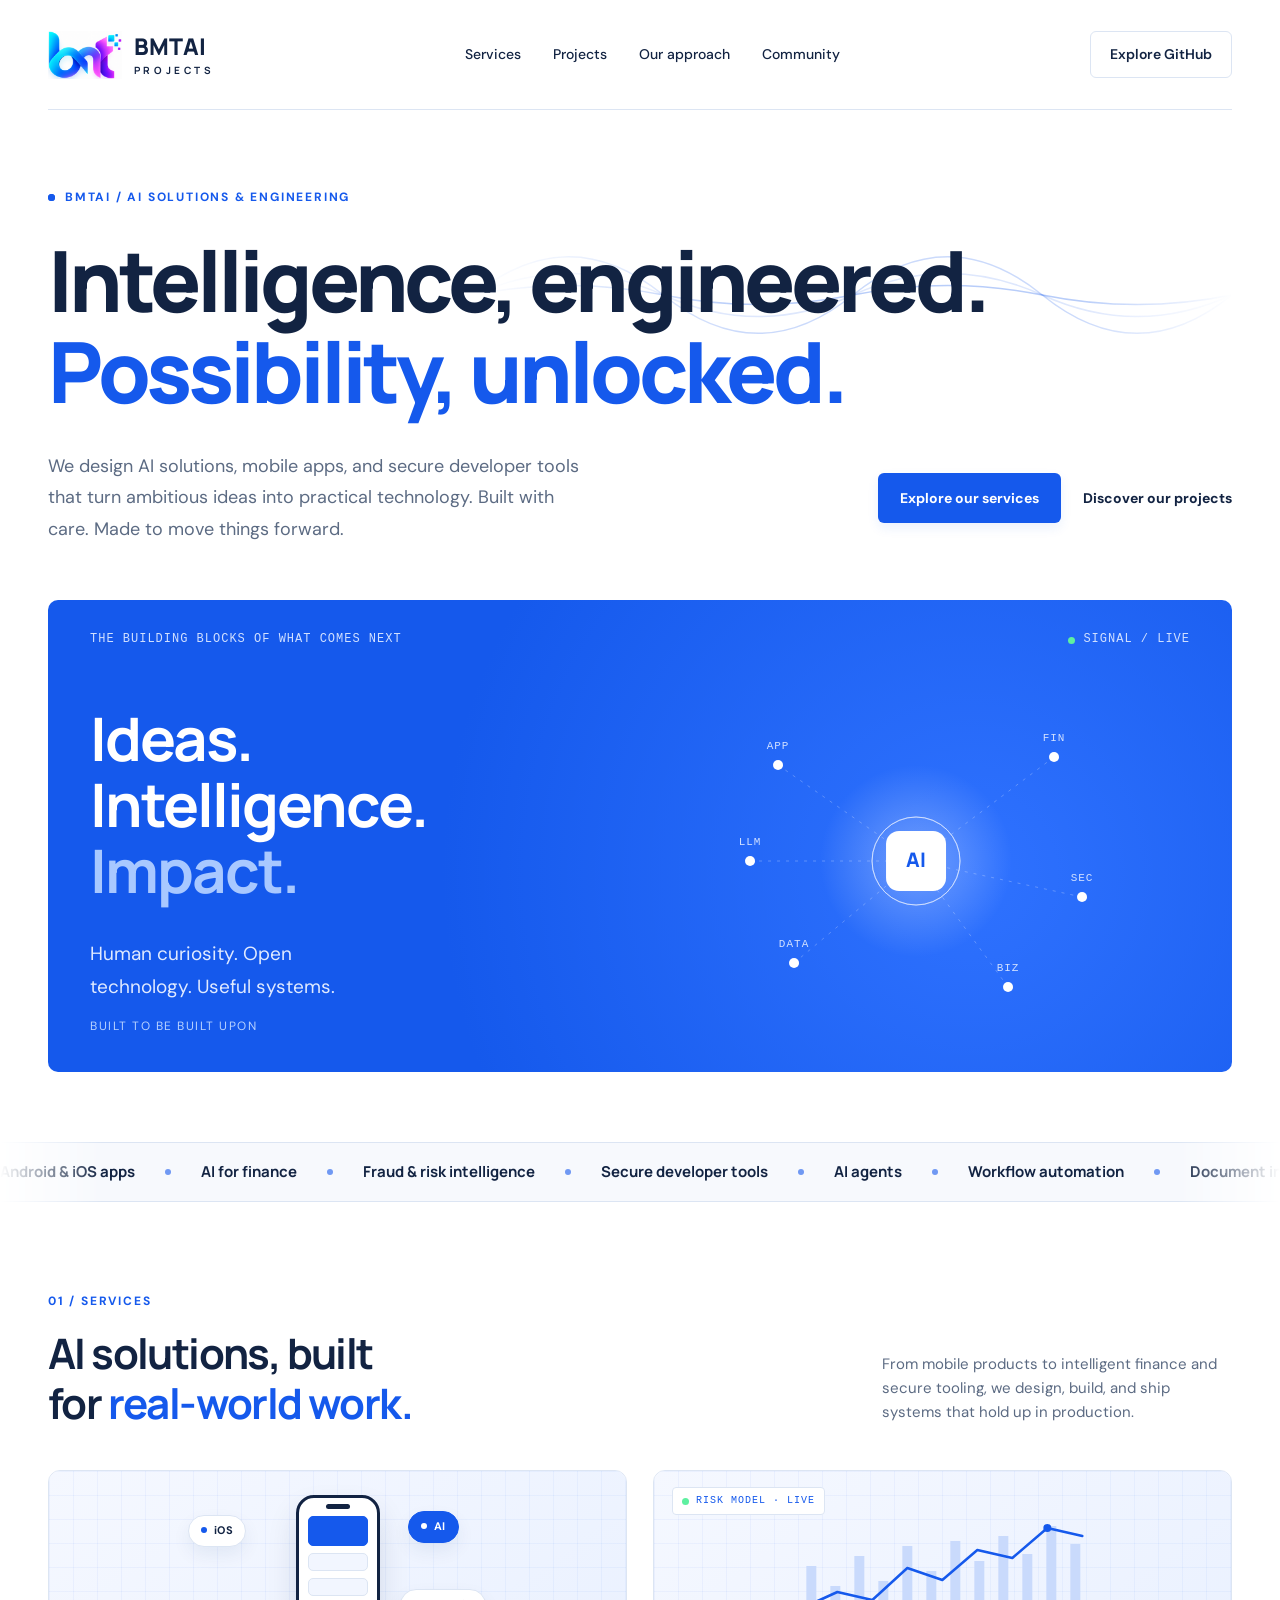
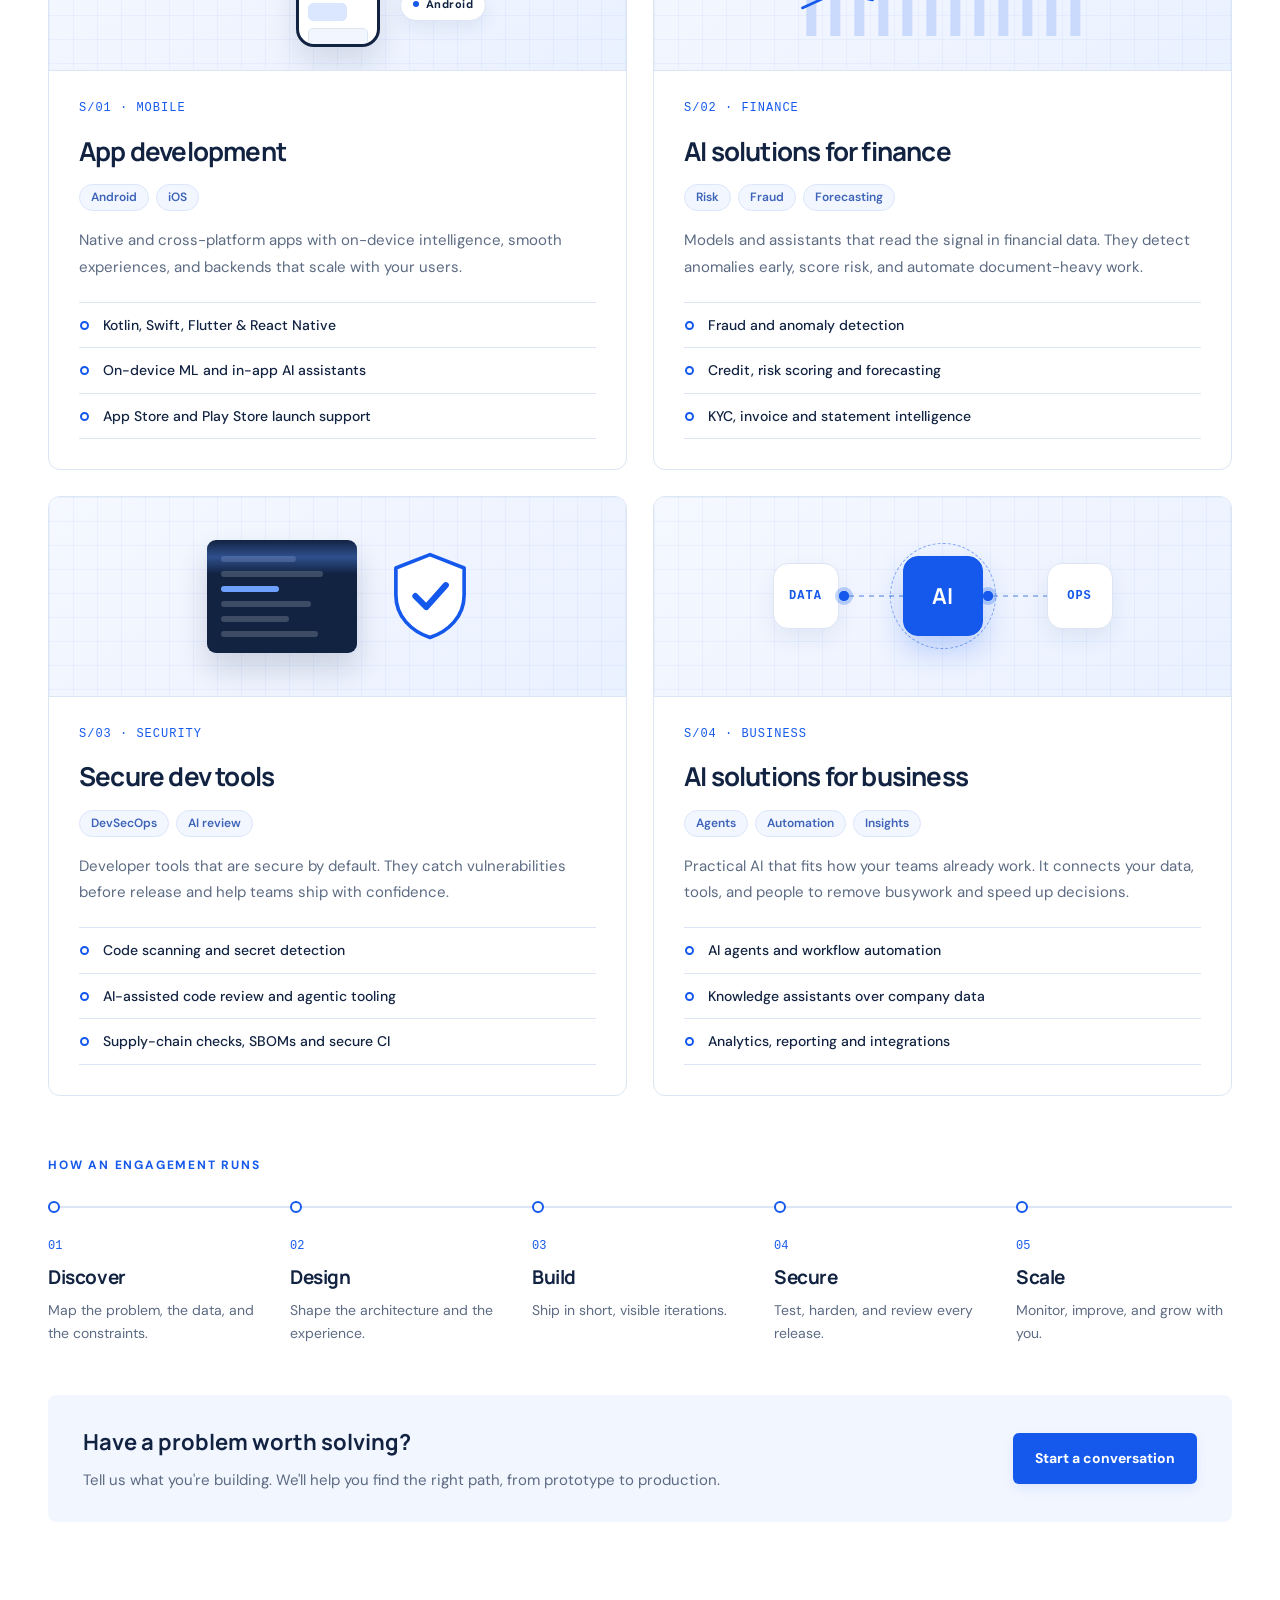
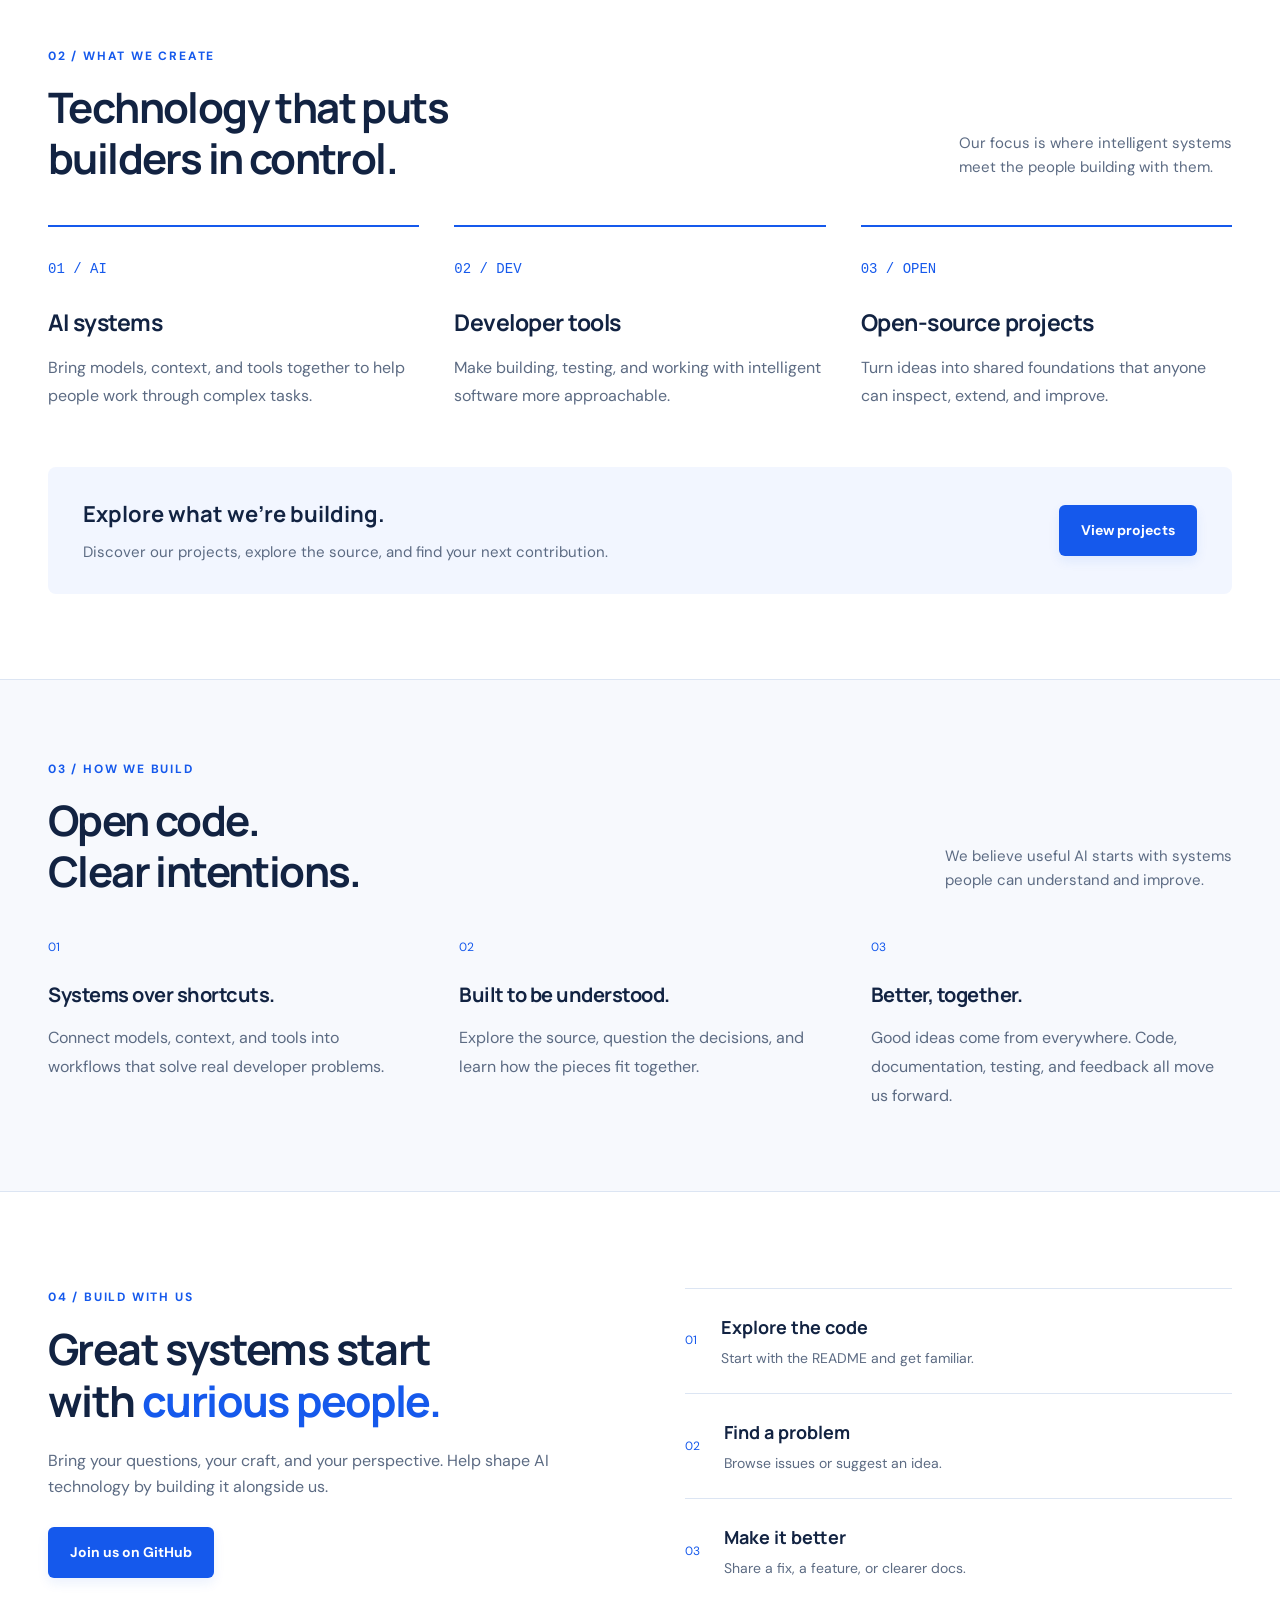
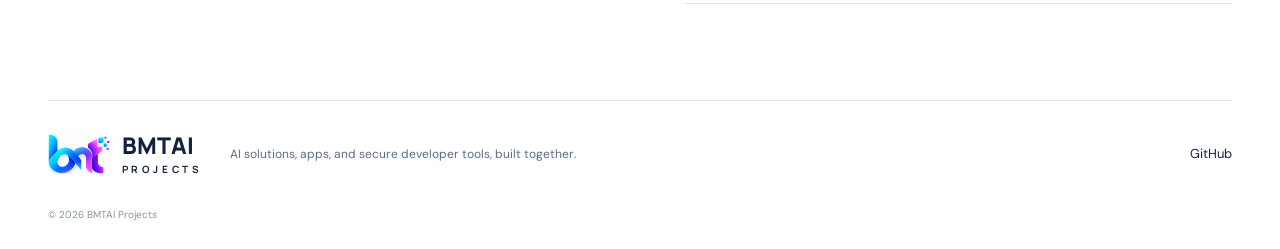
==== commit 5f594f4d: "Use BMTAI logo in header, footer, and favicons Co-Authored-By: Claude Opus 5.5 <noreply@anthropic.co" ====
--- a/index.html
+++ b/index.html
@@ -1,6 +1,6 @@
 <!doctype html>
-<html lang="en"><head><meta charset="utf-8"><meta name="viewport" content="width=device-width,initial-scale=1"><meta name="description" content="BMTAI builds AI solutions for finance and business, Android and iOS apps, and secure developer tools. Built openly, for people who build."><meta name="theme-color" content="#1559ec"><title>BMTAI Projects — Build intelligence, together.</title><link rel="icon" href="favicon.svg"><link rel="stylesheet" href="style.css"></head>
-<body><header class="wrap"><a class="brand" href="/" aria-label="BMTAI home"><span class="mark">B<span>///</span></span><span>BMTAI<span class="brand-sub">PROJECTS</span></span></a><nav aria-label="Main navigation"><a href="/#services">Services</a><a href="/projects/">Projects</a><a href="/#approach">Our approach</a><a href="/#community">Community</a></nav><a class="nav-cta" href="https://github.com/bmtai-projects">Explore GitHub</a></header>
+<html lang="en"><head><meta charset="utf-8"><meta name="viewport" content="width=device-width,initial-scale=1"><meta name="description" content="BMTAI builds AI solutions for finance and business, Android and iOS apps, and secure developer tools. Built openly, for people who build."><meta name="theme-color" content="#1559ec"><title>BMTAI Projects — Build intelligence, together.</title><link rel="icon" type="image/png" sizes="32x32" href="assets/favicon-32.png"><link rel="icon" type="image/png" sizes="192x192" href="assets/favicon-192.png"><link rel="apple-touch-icon" href="assets/apple-touch-icon.png"><link rel="stylesheet" href="style.css"></head>
+<body><header class="wrap"><a class="brand" href="/" aria-label="BMTAI home"><img class="logo-mark" src="assets/logo-mark.png" alt="" width="74" height="48"><span>BMTAI<span class="brand-sub">PROJECTS</span></span></a><nav aria-label="Main navigation"><a href="/#services">Services</a><a href="/projects/">Projects</a><a href="/#approach">Our approach</a><a href="/#community">Community</a></nav><a class="nav-cta" href="https://github.com/bmtai-projects">Explore GitHub</a></header>
 <main>
 
 <!-- Hero -->
@@ -151,4 +151,4 @@
 
 <!-- Community -->
 <section class="community wrap" id="community"><div><div class="eyebrow">04 / BUILD WITH US</div><h2>Great systems start<br>with <em>curious people.</em></h2><p>Bring your questions, your craft, and your perspective. Help shape AI technology by building it alongside us.</p><a class="button primary" href="https://github.com/bmtai-projects">Join us on GitHub</a></div><div class="contribute"><a href="/projects/"><span>01</span><div><h3>Explore the code</h3><p>Start with the README and get familiar.</p></div></a><a href="https://github.com/bmtai-projects"><span>02</span><div><h3>Find a problem</h3><p>Browse issues or suggest an idea.</p></div></a><a href="https://github.com/bmtai-projects"><span>03</span><div><h3>Make it better</h3><p>Share a fix, a feature, or clearer docs.</p></div></a></div></section>
-</main><footer class="wrap"><a class="brand" href="/"><span class="mark">B<span>///</span></span><span>BMTAI<span class="brand-sub">PROJECTS</span></span></a><p>AI solutions, apps, and secure developer tools, built together.</p><a href="https://github.com/bmtai-projects">GitHub</a><small>© <span id="year">2026</span> BMTAI Projects</small></footer><script>document.getElementById('year').textContent=new Date().getFullYear();</script></body></html>
+</main><footer class="wrap"><a class="brand" href="/"><img class="logo-mark" src="assets/logo-mark.png" alt="" width="74" height="48"><span>BMTAI<span class="brand-sub">PROJECTS</span></span></a><p>AI solutions, apps, and secure developer tools, built together.</p><a href="https://github.com/bmtai-projects">GitHub</a><small>© <span id="year">2026</span> BMTAI Projects</small></footer><script>document.getElementById('year').textContent=new Date().getFullYear();</script></body></html>
--- a/style.css
+++ b/style.css
@@ -151,3 +151,7 @@
 @media(max-width:720px){.hero-waves{top:40px;width:100%;height:160px}.brand-panel{grid-template-columns:1fr;gap:10px}.signal-map svg{max-height:250px}.services{padding:55px 0}.service-grid{grid-template-columns:1fr;gap:20px}.svc-visual{height:180px;gap:22px}.svc-body{padding:24px}.service h3{font-size:23px}.flink{width:36px}.process{margin-top:45px}.process ol{grid-template-columns:1fr;gap:22px}.process ol:before{top:0;bottom:0;left:5px;right:auto;width:2px;height:auto}.process ol:after{top:-120px;left:5px;width:2px;height:120px;background:linear-gradient(transparent,var(--blue));animation-name:sweep-v}.process li{padding:0 0 0 30px}.service-callout{margin-top:35px}.ticker{padding:14px 0}.ticker li{font-size:13px}.ticker li:after{margin:0 20px}}
 @media(max-width:420px){nav{font-size:13px}}
 @media(prefers-reduced-motion:reduce){*,*:before,*:after{animation:none!important}}
+/* Brand logo image */
+.logo-mark{display:block;width:auto;height:48px;flex-shrink:0}
+footer .logo-mark{height:40px}
+@media(max-width:720px){.logo-mark{height:40px}}
